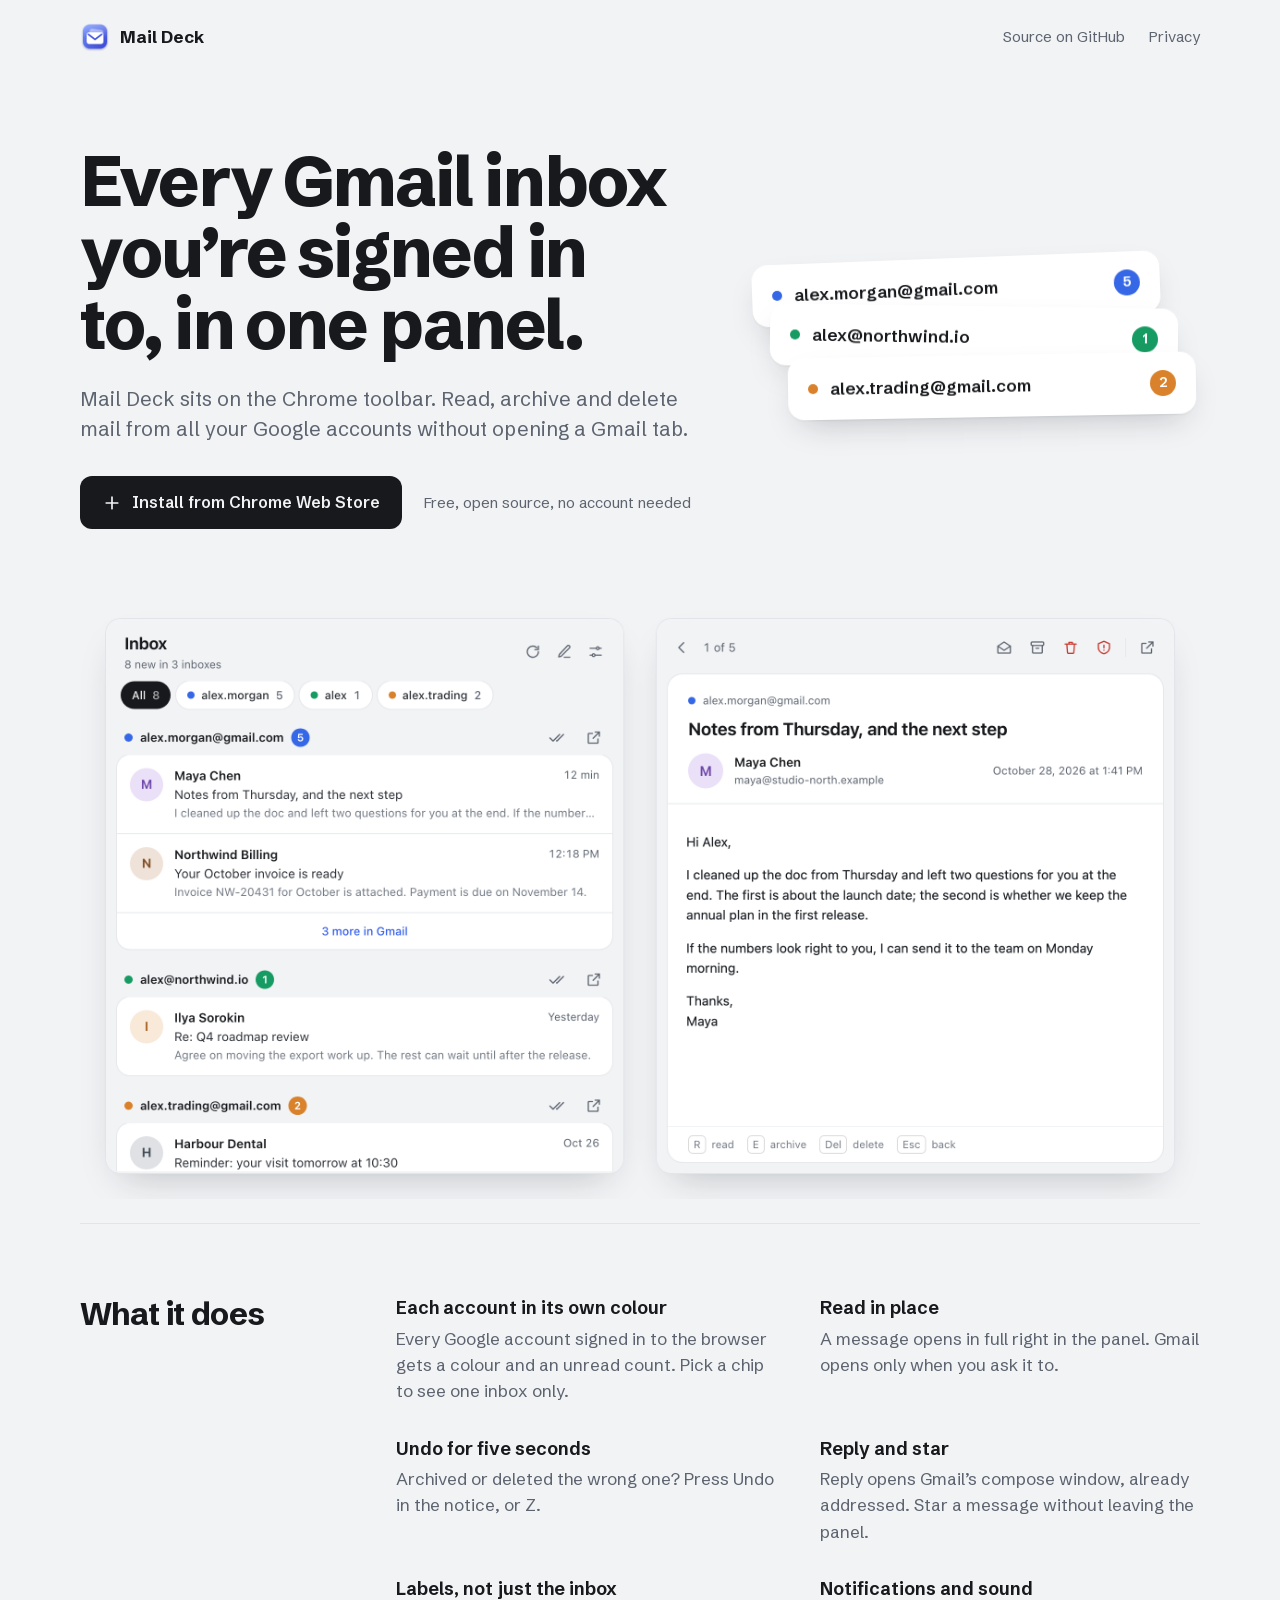
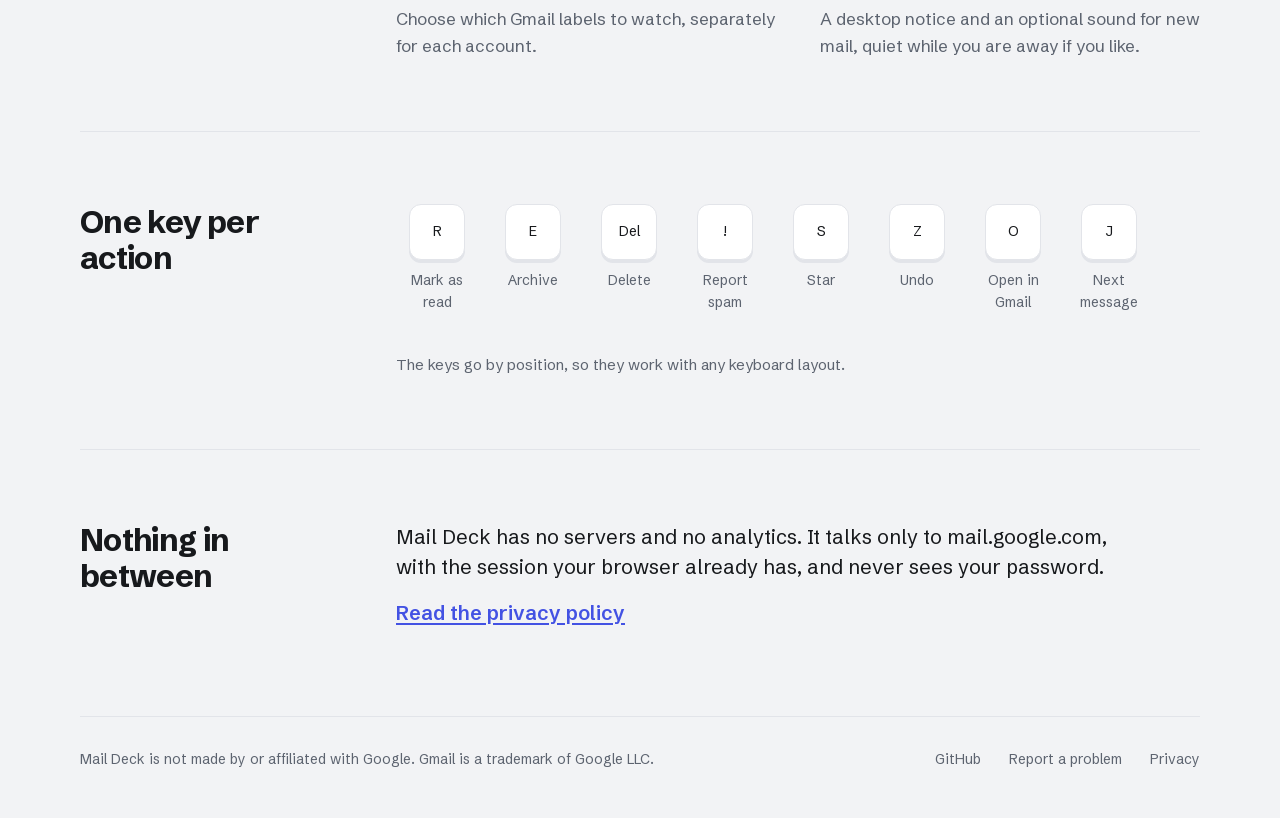
==== docs/index.html @ cd7838f1 "Add the GitHub Pages landing page and privacy page Co-Authored-By: Claude Opus 5.5 <noreply@anthropi" ====
<!DOCTYPE html>
<html lang="en">
<head>
  <meta charset="utf-8">
  <meta name="viewport" content="width=device-width, initial-scale=1">
  <title>Mail Deck for Gmail</title>
  <meta name="description" content="Unread mail from every Gmail account you are signed in to, in one Chrome toolbar panel. Read, archive or delete it without opening Gmail.">
  <meta property="og:title" content="Mail Deck for Gmail">
  <meta property="og:description" content="Every Gmail inbox you're signed in to, in one panel.">
  <meta property="og:image" content="https://eabychkov.github.io/mail-deck/images/hero-light.png">
  <meta property="og:url" content="https://eabychkov.github.io/mail-deck/">
  <meta name="twitter:card" content="summary_large_image">
  <link rel="icon" type="image/png" href="favicon.png">
  <link rel="preload" href="fonts/schibsted-grotesk.woff2" as="font" type="font/woff2" crossorigin>
  <link rel="stylesheet" href="style.css">
</head>
<body>
  <header class="top wrap">
    <a class="brand" href="./"><img src="icon.png" alt="">Mail Deck</a>
    <a class="gh" href="https://github.com/EAbychkov/mail-deck">Source on GitHub</a>
    <a href="#privacy">Privacy</a>
  </header>

  <main>
    <section class="hero wrap">
      <div>
        <h1>Every Gmail inbox you’re signed in to, in one panel.</h1>
        <p class="lede">Mail Deck sits on the Chrome toolbar. Read, archive and delete mail from all your Google accounts without opening a Gmail tab.</p>
        <div class="cta">
          <a class="install" href="https://chromewebstore.google.com/detail/mail-deck-for-gmail/hjlkjemogfgkpbbnogihekjcdmafecff">
            <svg viewBox="0 0 24 24" fill="none" stroke="currentColor" stroke-width="2" stroke-linecap="round" aria-hidden="true"><path d="M12 5v14M5 12h14"/></svg>
            Install from Chrome Web Store
          </a>
          <span class="note">Free, open source, no account needed</span>
        </div>
      </div>
      <div class="deck" aria-hidden="true">
        <div class="acc" style="--c: var(--blue)"><span class="dot"></span><span class="addr">alex.morgan@gmail.com</span><span class="n">5</span></div>
        <div class="acc" style="--c: var(--green)"><span class="dot"></span><span class="addr">alex@northwind.io</span><span class="n">1</span></div>
        <div class="acc" style="--c: var(--orange)"><span class="dot"></span><span class="addr">alex.trading@gmail.com</span><span class="n">2</span></div>
      </div>
    </section>

    <figure class="shot wrap">
      <picture>
        <source media="(max-width: 600px) and (prefers-color-scheme: dark)" srcset="images/inbox-dark.png" width="1232" height="1312">
        <source media="(max-width: 600px)" srcset="images/inbox-light.png" width="1232" height="1312">
        <source media="(prefers-color-scheme: dark)" srcset="images/hero-dark.png">
        <img src="images/hero-light.png" width="2424" height="1312" alt="The Mail Deck panel: unread mail from three accounts, and an open message">
      </picture>
    </figure>

    <section class="block wrap">
      <h2>What it does</h2>
      <ul class="features">
        <li>
          <h3>Each account in its own colour</h3>
          <p>Every Google account signed in to the browser gets a colour and an unread count. Pick a chip to see one inbox only.</p>
        </li>
        <li>
          <h3>Read in place</h3>
          <p>A message opens in full right in the panel. Gmail opens only when you ask it to.</p>
        </li>
        <li>
          <h3>Undo for five seconds</h3>
          <p>Archived or deleted the wrong one? Press Undo in the notice, or Z.</p>
        </li>
        <li>
          <h3>Reply and star</h3>
          <p>Reply opens Gmail’s compose window, already addressed. Star a message without leaving the panel.</p>
        </li>
        <li>
          <h3>Labels, not just the inbox</h3>
          <p>Choose which Gmail labels to watch, separately for each account.</p>
        </li>
        <li>
          <h3>Notifications and sound</h3>
          <p>A desktop notice and an optional sound for new mail, quiet while you are away if you like.</p>
        </li>
      </ul>
    </section>

    <section class="block wrap">
      <h2>One key per action</h2>
      <ul class="keys">
        <li><kbd>R</kbd>Mark as read</li>
        <li><kbd>E</kbd>Archive</li>
        <li><kbd>Del</kbd>Delete</li>
        <li><kbd>!</kbd>Report spam</li>
        <li><kbd>S</kbd>Star</li>
        <li><kbd>Z</kbd>Undo</li>
        <li><kbd>O</kbd>Open in Gmail</li>
        <li><kbd>J</kbd>Next message</li>
      </ul>
      <p class="after">The keys go by position, so they work with any keyboard layout.</p>
    </section>

    <section class="block quiet wrap" id="privacy">
      <h2>Nothing in between</h2>
      <div>
        <p>Mail Deck has no servers and no analytics. It talks only to mail.google.com, with the session your browser already has, and never sees your password.</p>
        <p><a href="privacy.html">Read the privacy policy</a></p>
      </div>
    </section>
  </main>

  <footer class="foot wrap">
    <p>Mail Deck is not made by or affiliated with Google. Gmail is a trademark of Google LLC.</p>
    <a href="https://github.com/EAbychkov/mail-deck">GitHub</a>
    <a href="https://github.com/EAbychkov/mail-deck/issues">Report a problem</a>
    <a href="privacy.html">Privacy</a>
  </footer>
</body>
</html>
---- docs/style.css ----
@font-face {
  font-family: 'Schibsted Grotesk';
  font-style: normal;
  font-weight: 400 800;
  font-display: swap;
  src: url(fonts/schibsted-grotesk.woff2) format('woff2');
}

/* the panel's own colours, so the page and the product look like one thing */
:root {
  --paper: #f2f3f5;
  --card: #ffffff;
  --ink: #17191c;
  --muted: #5d6470;
  --line: #e2e4e9;
  --accent: #4352e3;
  --focus: #2f5bea;
  --blue: #3567e6;
  --green: #169b62;
  --orange: #d9822b;
  --lift: 0 1px 2px rgba(22, 27, 36, .06), 0 14px 34px -14px rgba(22, 27, 36, .28);
  color-scheme: light;
}
@media (prefers-color-scheme: dark) {
  :root {
    --paper: #0f1012;
    --card: #1a1b1e;
    --ink: #ececef;
    --muted: #9a9ea6;
    --line: #2a2b30;
    --accent: #8a9cff;
    --focus: #8aa6ff;
    --blue: #5b86f2;
    --green: #2fb57a;
    --orange: #e79a4d;
    --lift: 0 1px 2px rgba(0, 0, 0, .4), 0 14px 34px -14px rgba(0, 0, 0, .75);
    color-scheme: dark;
  }
}

* {
  box-sizing: border-box;
}
html {
  -webkit-text-size-adjust: 100%;
}
body {
  margin: 0;
  background: var(--paper);
  color: var(--ink);
  font: 400 17px/1.55 'Schibsted Grotesk', -apple-system, BlinkMacSystemFont, 'Segoe UI', sans-serif;
  -webkit-font-smoothing: antialiased;
}
a {
  color: inherit;
}
a:focus-visible {
  outline: 2px solid var(--focus);
  outline-offset: 3px;
  border-radius: 4px;
}
img {
  display: block;
  max-width: 100%;
  height: auto;
}
.wrap {
  width: min(1120px, 100% - 32px);
  margin-inline: auto;
}

/* top line */
.top {
  display: flex;
  align-items: center;
  gap: 24px;
  padding-block: 22px;
}
.brand {
  display: flex;
  align-items: center;
  gap: 10px;
  margin-right: auto;
  font-weight: 700;
  font-size: 17px;
  text-decoration: none;
}
.brand img {
  width: 30px;
  height: 30px;
}
.top a:not(.brand) {
  color: var(--muted);
  font-size: 15px;
  text-decoration: none;
}
.top a:not(.brand):hover {
  color: var(--ink);
}

/* buttons */
.install {
  display: inline-flex;
  align-items: center;
  gap: 10px;
  padding: 14px 22px;
  border-radius: 12px;
  background: var(--ink);
  color: var(--paper);
  font-weight: 600;
  font-size: 16px;
  text-decoration: none;
  transition: transform .15s;
}
.install:hover {
  transform: translateY(-1px);
}
.install svg {
  width: 20px;
  height: 20px;
}

/* first screen */
.hero {
  display: grid;
  grid-template-columns: minmax(0, 1.15fr) minmax(0, .85fr);
  align-items: center;
  gap: 56px;
  padding-block: 72px 64px;
}
h1 {
  margin: 0;
  font-size: clamp(40px, 6.2vw, 70px);
  font-weight: 750;
  line-height: 1.02;
  letter-spacing: -.03em;
  text-wrap: balance;
}
.lede {
  max-width: 34em;
  margin: 24px 0 32px;
  color: var(--muted);
  font-size: 20px;
  line-height: 1.5;
}
.cta {
  display: flex;
  flex-wrap: wrap;
  align-items: center;
  gap: 14px 22px;
}
.cta .note {
  color: var(--muted);
  font-size: 15px;
}

/* the deck: one line per signed-in account, dealt on top of each other */
.deck {
  position: relative;
  display: grid;
  gap: 0;
  padding: 8px 40px 8px 4px;
}
.acc {
  display: flex;
  align-items: center;
  gap: 12px;
  padding: 18px 20px;
  border-radius: 16px;
  background: var(--card);
  box-shadow: var(--lift);
  font-size: 17px;
  font-weight: 600;
  white-space: nowrap;
  animation: deal .55s cubic-bezier(.2, .8, .2, 1) both;
}
.acc + .acc {
  margin-top: -14px;
}
.acc:nth-child(1) {
  transform: translateX(0) rotate(-2.2deg);
  animation-delay: .05s;
}
.acc:nth-child(2) {
  transform: translateX(18px) rotate(.8deg);
  animation-delay: .17s;
}
.acc:nth-child(3) {
  transform: translateX(36px) rotate(-1deg);
  animation-delay: .29s;
}
.acc .dot {
  flex: none;
  width: 10px;
  height: 10px;
  border-radius: 50%;
  background: var(--c);
}
.acc .addr {
  min-width: 0;
  overflow: hidden;
  text-overflow: ellipsis;
}
.acc .n {
  flex: none;
  display: grid;
  place-items: center;
  min-width: 26px;
  height: 26px;
  margin-left: auto;
  padding: 0 7px;
  border-radius: 13px;
  background: var(--c);
  color: #fff;
  font-size: 14px;
  font-weight: 650;
}
@keyframes deal {
  from {
    opacity: 0;
    translate: 0 -40px;
  }
}

/* screenshot */
.shot {
  margin-block: 0;
  padding-bottom: 24px;
}
.shot img {
  width: 100%;
  border-radius: 18px;
}

/* sections */
.block {
  display: grid;
  grid-template-columns: 260px minmax(0, 1fr);
  gap: 40px 56px;
  padding-block: 72px;
  border-top: 1px solid var(--line);
}
h2 {
  margin: 0;
  font-size: 32px;
  font-weight: 700;
  line-height: 1.12;
  letter-spacing: -.02em;
}
.features {
  display: grid;
  grid-template-columns: 1fr 1fr;
  gap: 32px 44px;
  min-width: 0;
  margin: 0;
  padding: 0;
  list-style: none;
}
.features h3 {
  margin: 0 0 6px;
  font-size: 18px;
  font-weight: 650;
  line-height: 1.3;
}
.features p {
  margin: 0;
  color: var(--muted);
}

/* keys */
.keys {
  display: flex;
  flex-wrap: wrap;
  gap: 22px 14px;
  margin: 0;
  padding: 0;
  list-style: none;
}
.keys li {
  display: grid;
  grid-template-rows: auto 1fr;
  justify-items: center;
  gap: 10px;
  width: 82px;
  color: var(--muted);
  font-size: 14px;
  text-align: center;
}
kbd {
  display: grid;
  place-items: center;
  min-width: 56px;
  height: 56px;
  padding: 0 12px;
  border: 1px solid var(--line);
  border-radius: 12px;
  background: var(--card);
  box-shadow: 0 3px 0 var(--line);
  color: var(--ink);
  font: 600 19px/1 inherit;
  font-family: inherit;
}
.after {
  grid-column: 2;
  margin: 0;
  color: var(--muted);
  font-size: 15px;
}

/* privacy */
.quiet p {
  max-width: 36em;
  margin: 0 0 16px;
  font-size: 20px;
  line-height: 1.5;
}
.quiet a {
  color: var(--accent);
  font-weight: 600;
  text-underline-offset: 3px;
}

/* foot */
.foot {
  display: flex;
  flex-wrap: wrap;
  gap: 12px 28px;
  padding-block: 32px 48px;
  border-top: 1px solid var(--line);
  color: var(--muted);
  font-size: 14px;
}
.foot p {
  margin: 0 auto 0 0;
}
.foot a {
  text-decoration: none;
}
.foot a:hover {
  color: var(--ink);
}

/* the privacy page */
.doc {
  max-width: 680px;
  padding-block: 48px 72px;
}
.doc h1 {
  font-size: clamp(34px, 5vw, 48px);
}
.doc .date {
  margin: 12px 0 36px;
  color: var(--muted);
}
.doc h2 {
  margin: 40px 0 12px;
  font-size: 24px;
}
.doc p,
.doc li {
  color: var(--ink);
}
.doc li + li {
  margin-top: 10px;
}
.doc code {
  padding: 1px 5px;
  border-radius: 5px;
  background: var(--card);
  font-size: .9em;
}

@media (max-width: 900px) {
  .hero {
    grid-template-columns: minmax(0, 1fr);
    gap: 48px;
    padding-block: 40px;
  }
  .deck {
    max-width: 460px;
  }
  .block {
    grid-template-columns: minmax(0, 1fr);
    gap: 28px;
    padding-block: 56px;
  }
  .after {
    grid-column: 1;
  }
}
@media (max-width: 600px) {
  .top .gh {
    display: none;
  }
  .lede,
  .quiet p {
    font-size: 18px;
  }
  .features {
    grid-template-columns: 1fr;
  }
  .acc {
    font-size: 15px;
    padding: 15px 16px;
  }
  .deck {
    padding-right: 24px;
  }
  .acc:nth-child(2) {
    transform: translateX(12px) rotate(.8deg);
  }
  .acc:nth-child(3) {
    transform: translateX(24px) rotate(-1deg);
  }
  .keys {
    display: grid;
    grid-template-columns: repeat(4, minmax(0, 1fr));
    gap: 20px 8px;
  }
  .keys li {
    width: auto;
  }
}
@media (prefers-reduced-motion: reduce) {
  .acc {
    animation: none;
  }
  .install {
    transition: none;
  }
}
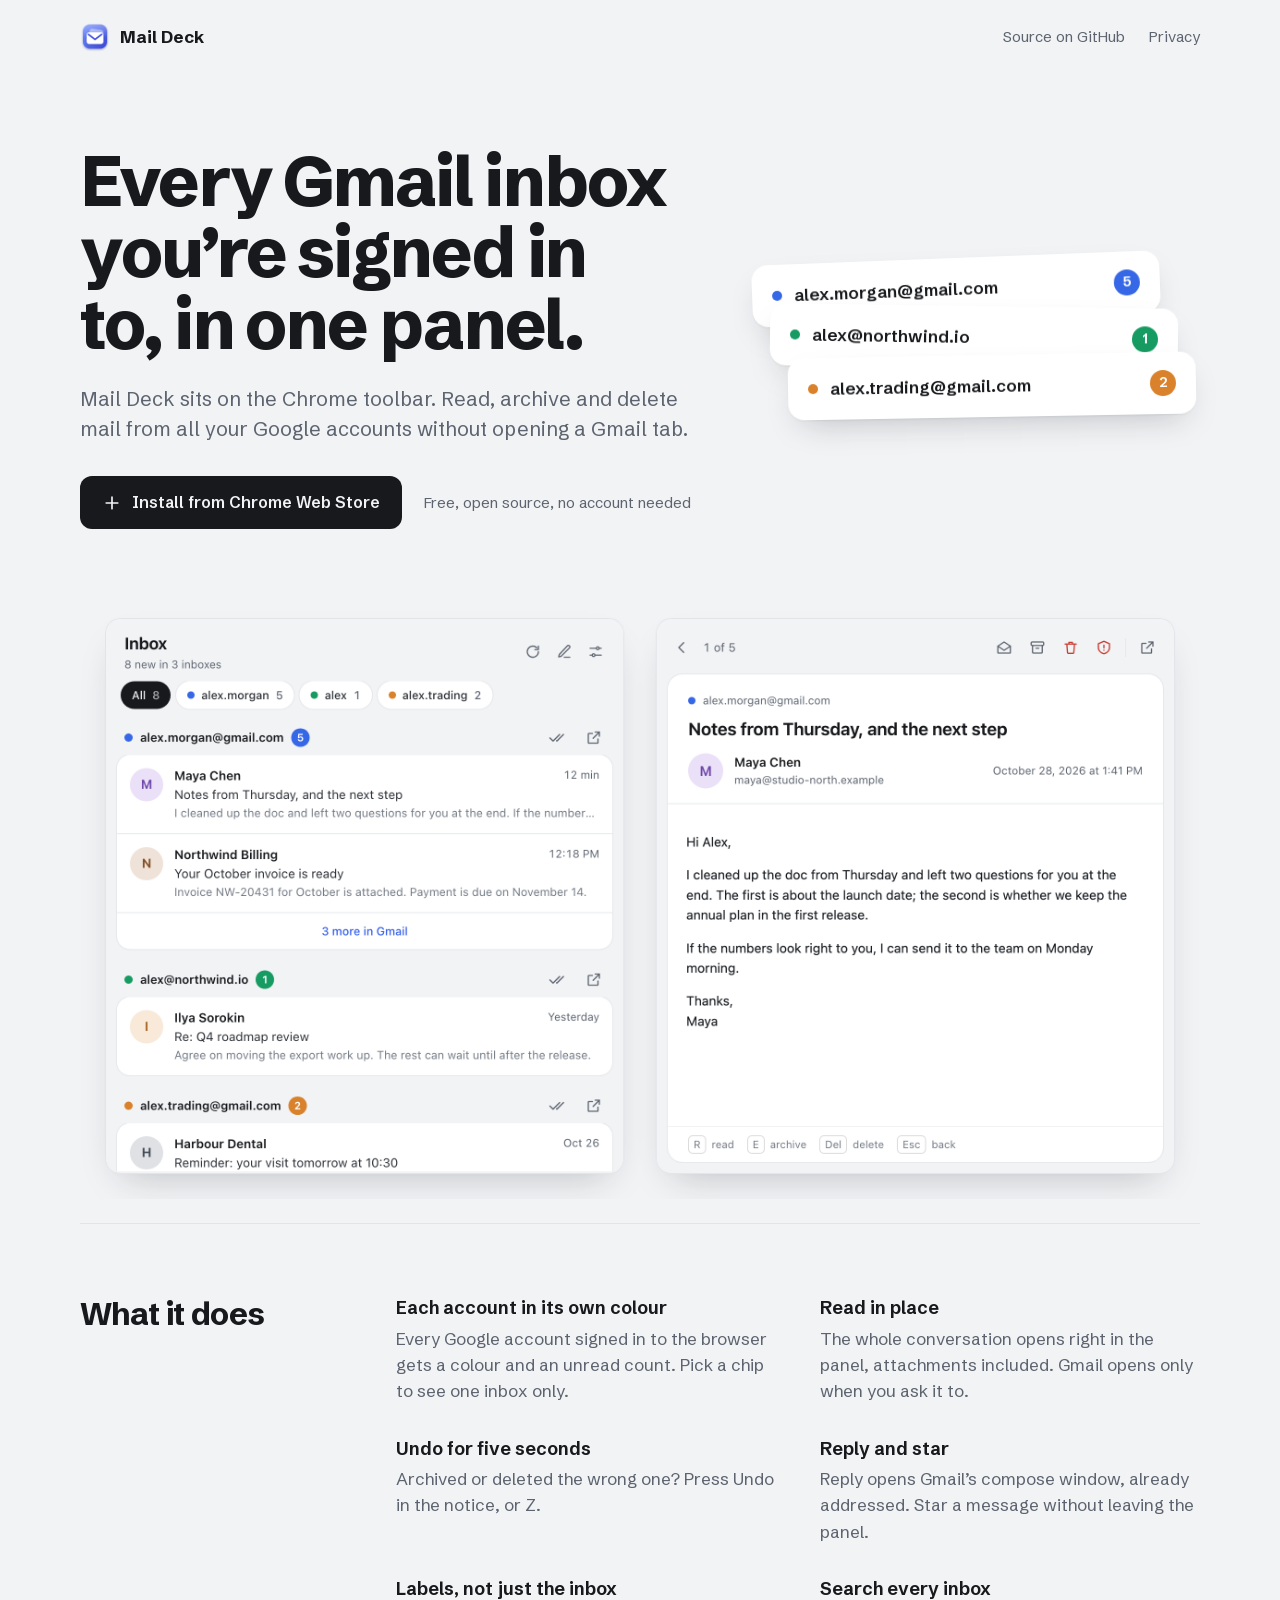
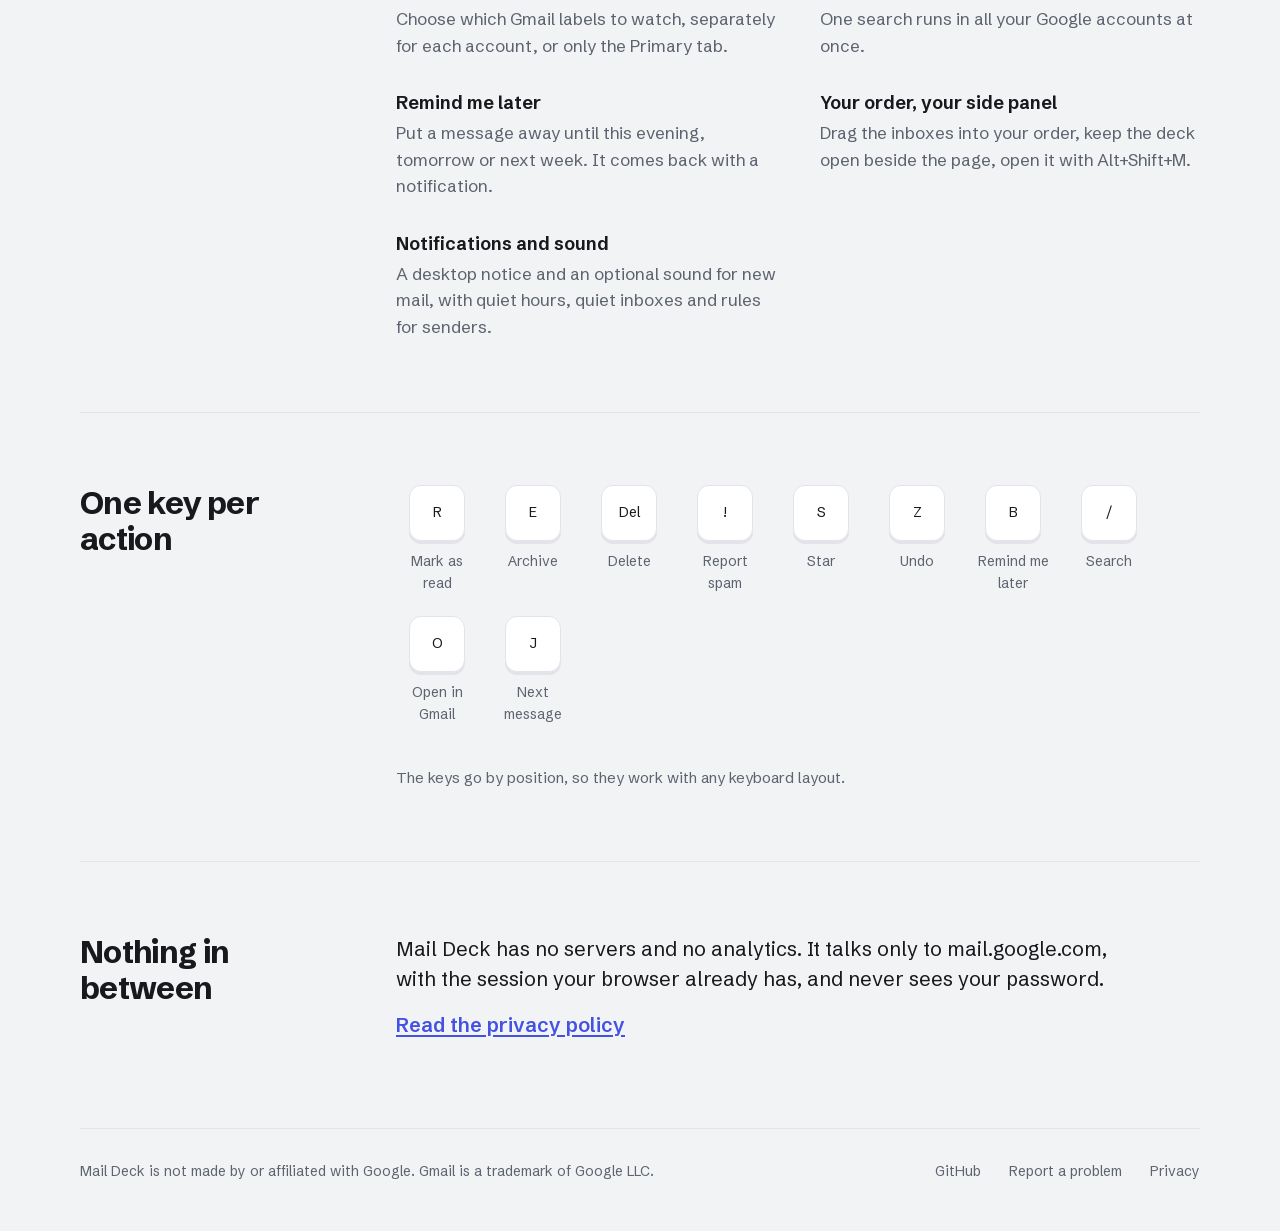
==== commit 19a35777: "Mail Deck 1.2.0: threads, search, reminders, quiet rules, side panel Panel - The whole conversation " ====
--- a/docs/index.html
+++ b/docs/index.html
@@ -59,7 +59,7 @@
         </li>
         <li>
           <h3>Read in place</h3>
-          <p>A message opens in full right in the panel. Gmail opens only when you ask it to.</p>
+          <p>The whole conversation opens right in the panel, attachments included. Gmail opens only when you ask it to.</p>
         </li>
         <li>
           <h3>Undo for five seconds</h3>
@@ -71,11 +71,23 @@
         </li>
         <li>
           <h3>Labels, not just the inbox</h3>
-          <p>Choose which Gmail labels to watch, separately for each account.</p>
+          <p>Choose which Gmail labels to watch, separately for each account, or only the Primary tab.</p>
+        </li>
+        <li>
+          <h3>Search every inbox</h3>
+          <p>One search runs in all your Google accounts at once.</p>
+        </li>
+        <li>
+          <h3>Remind me later</h3>
+          <p>Put a message away until this evening, tomorrow or next week. It comes back with a notification.</p>
+        </li>
+        <li>
+          <h3>Your order, your side panel</h3>
+          <p>Drag the inboxes into your order, keep the deck open beside the page, open it with Alt+Shift+M.</p>
         </li>
         <li>
           <h3>Notifications and sound</h3>
-          <p>A desktop notice and an optional sound for new mail, quiet while you are away if you like.</p>
+          <p>A desktop notice and an optional sound for new mail, with quiet hours, quiet inboxes and rules for senders.</p>
         </li>
       </ul>
     </section>
@@ -89,6 +101,8 @@
         <li><kbd>!</kbd>Report spam</li>
         <li><kbd>S</kbd>Star</li>
         <li><kbd>Z</kbd>Undo</li>
+        <li><kbd>B</kbd>Remind me later</li>
+        <li><kbd>/</kbd>Search</li>
         <li><kbd>O</kbd>Open in Gmail</li>
         <li><kbd>J</kbd>Next message</li>
       </ul>
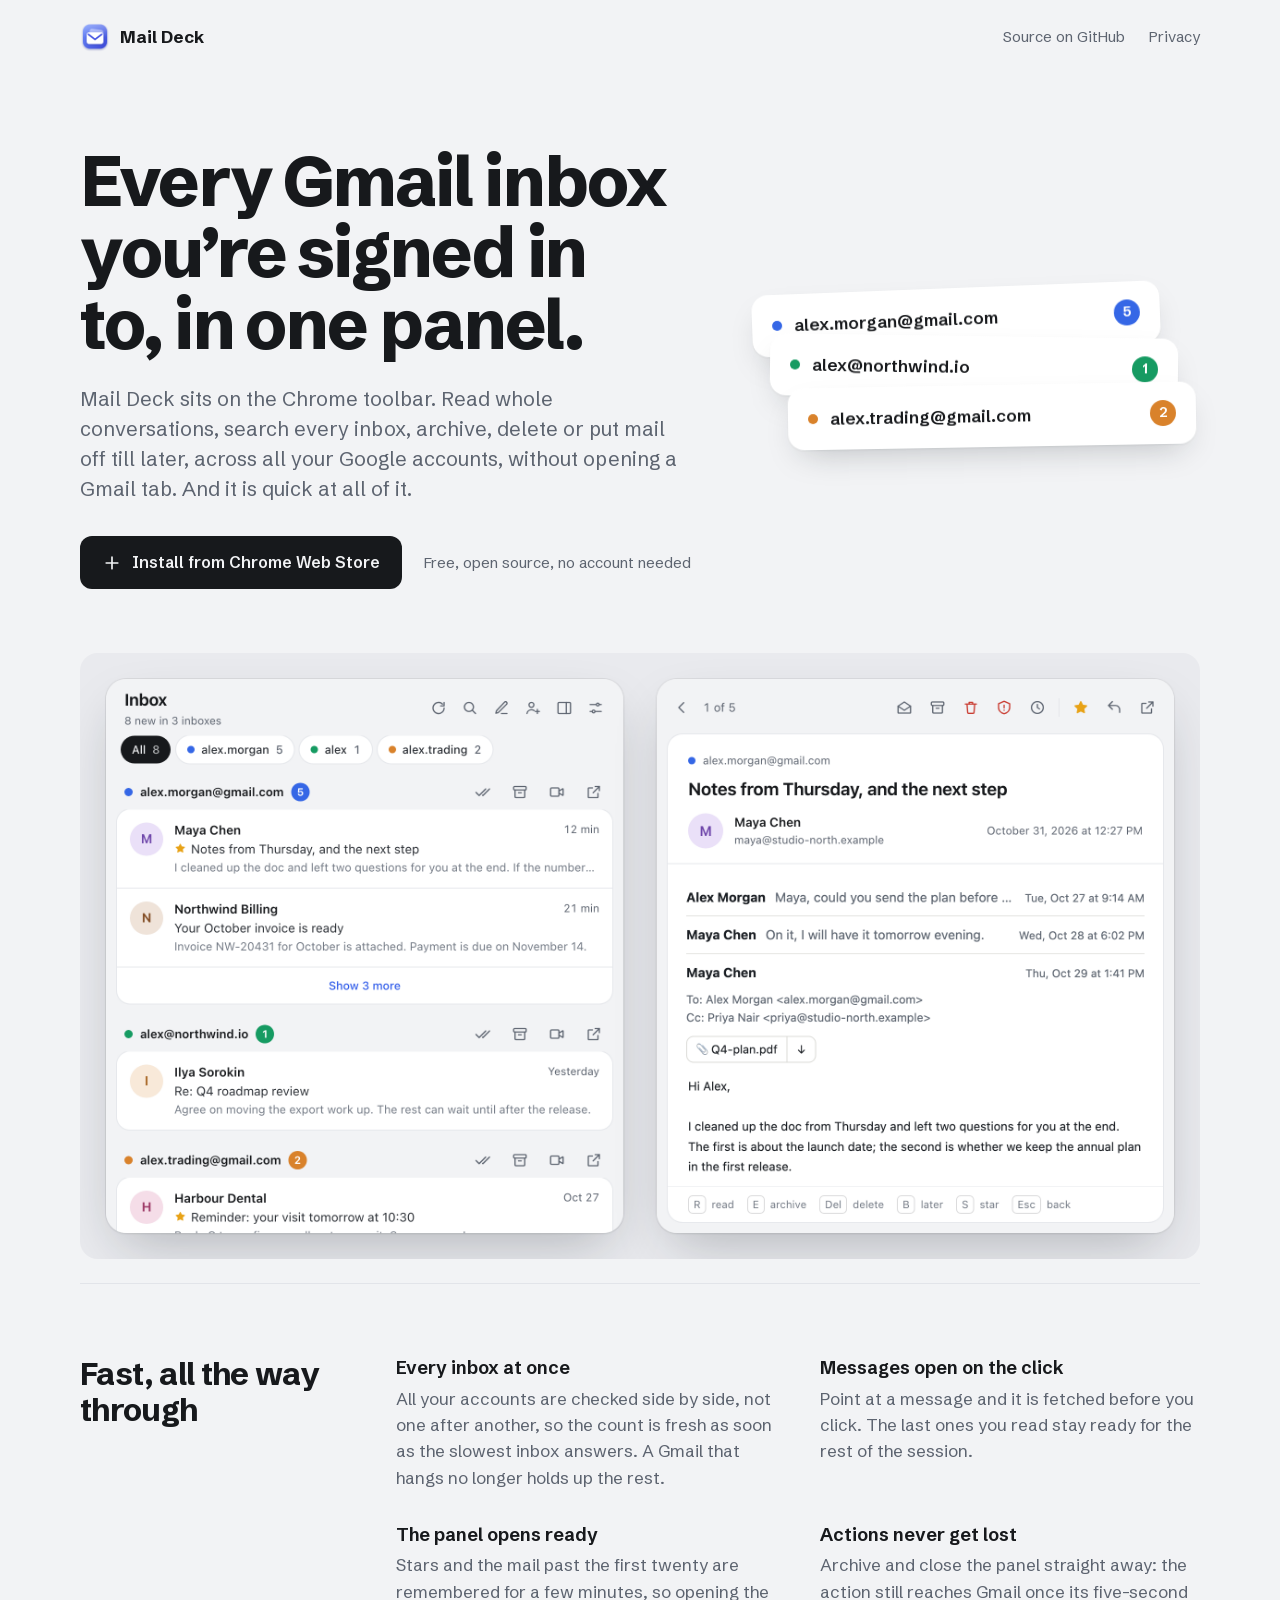
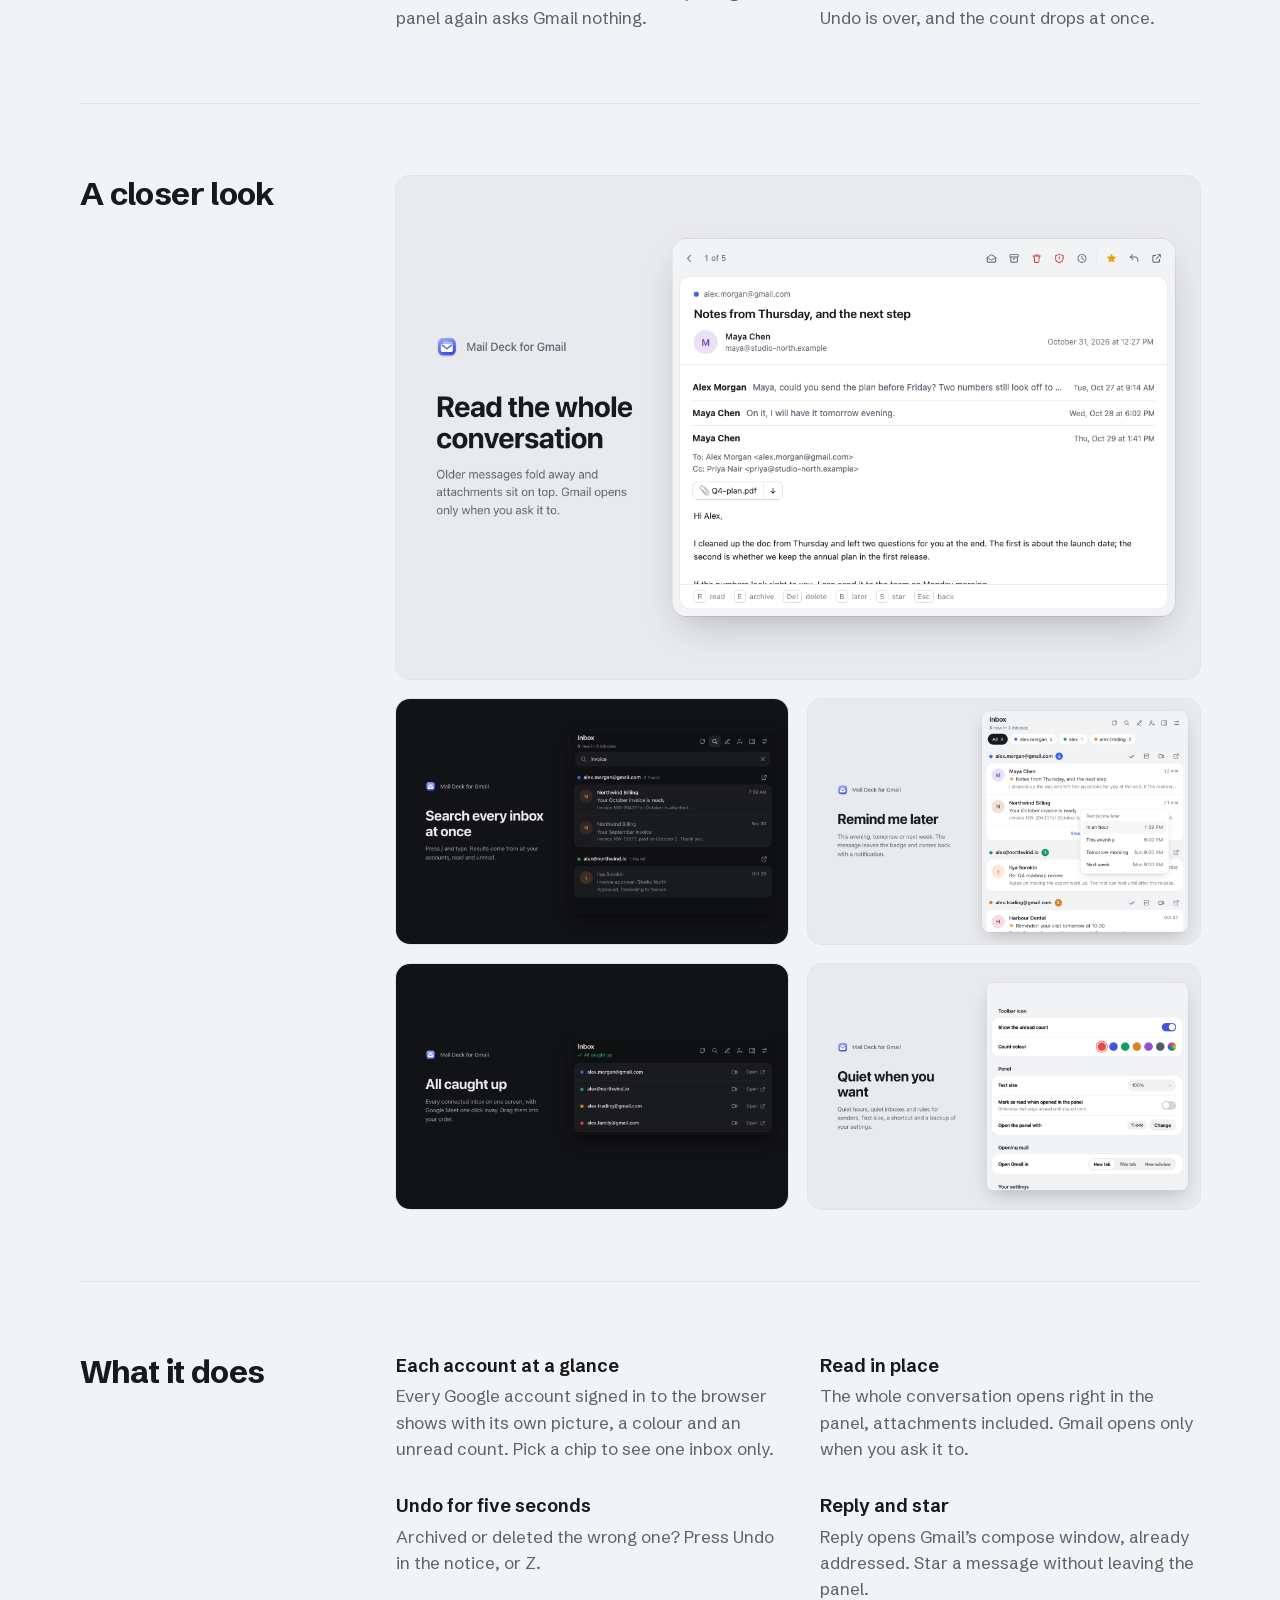
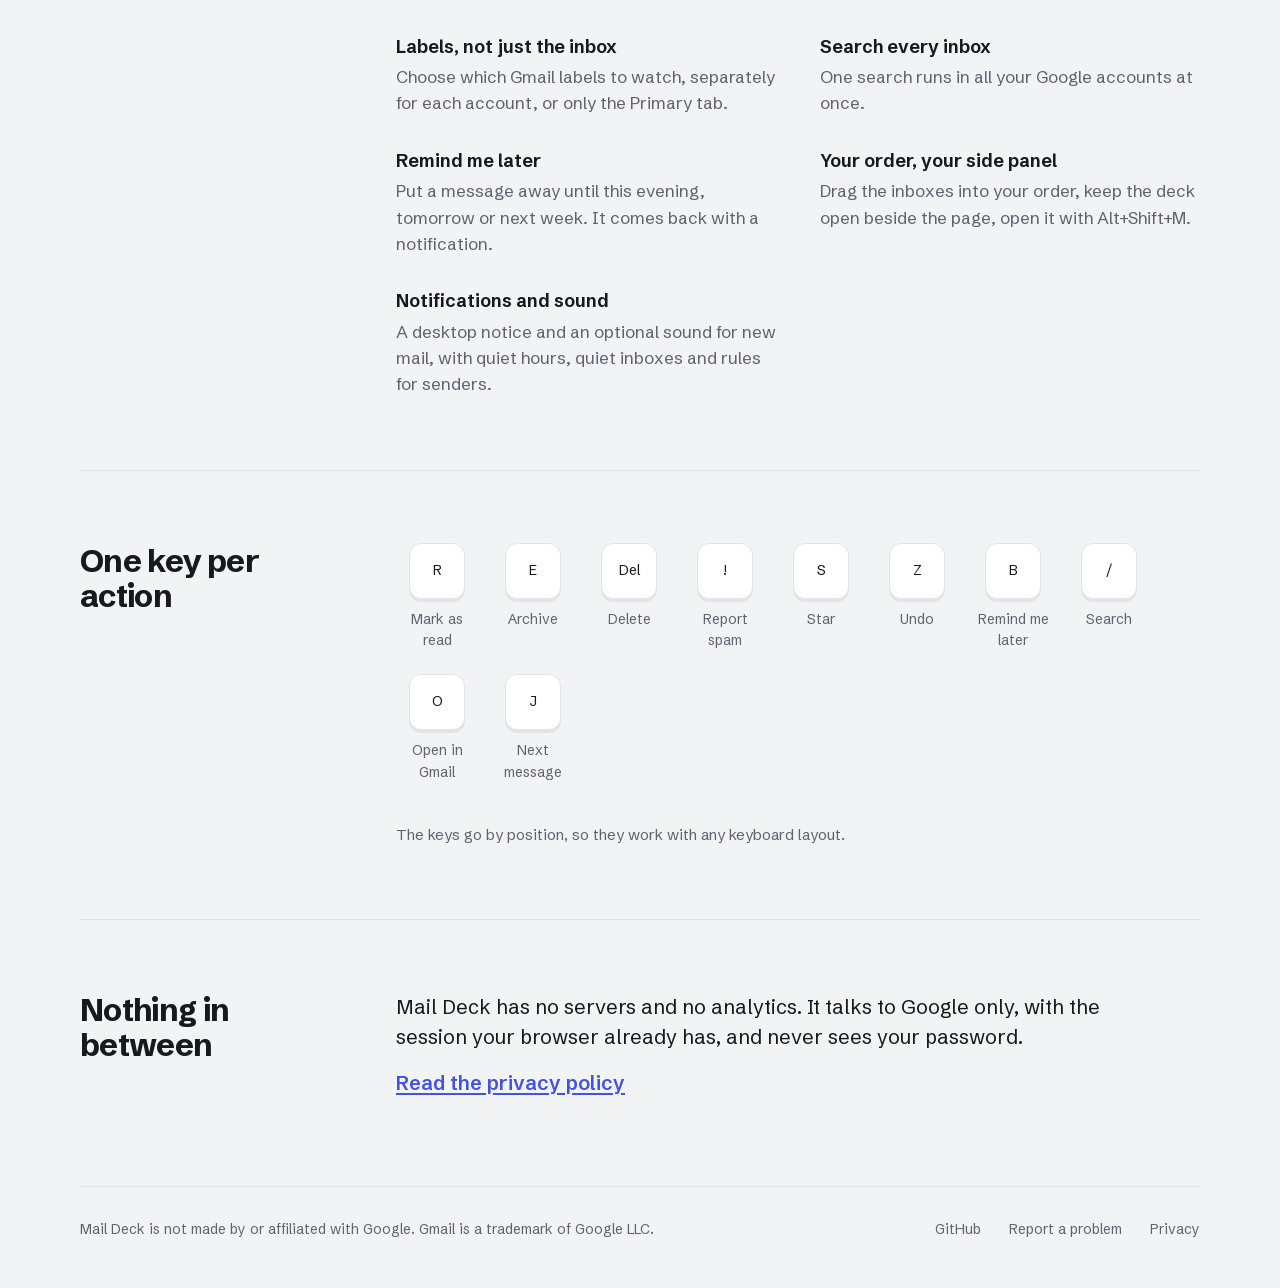
==== commit b3ef1502: "1.2.1: account pictures, diagnostics, settings in 20 languages, RTL, tests and CI Panel - Each mailb" ====
--- a/docs/index.html
+++ b/docs/index.html
@@ -6,7 +6,7 @@
   <title>Mail Deck for Gmail</title>
   <meta name="description" content="Unread mail from every Gmail account you are signed in to, in one Chrome toolbar panel. Read, archive or delete it without opening Gmail.">
   <meta property="og:title" content="Mail Deck for Gmail">
-  <meta property="og:description" content="Every Gmail inbox you're signed in to, in one panel.">
+  <meta property="og:description" content="Every Gmail inbox you're signed in to, in one fast panel: read whole conversations, search every inbox, remind yourself later.">
   <meta property="og:image" content="https://eabychkov.github.io/mail-deck/images/hero-light.png">
   <meta property="og:url" content="https://eabychkov.github.io/mail-deck/">
   <meta name="twitter:card" content="summary_large_image">
@@ -25,7 +25,7 @@
     <section class="hero wrap">
       <div>
         <h1>Every Gmail inbox you’re signed in to, in one panel.</h1>
-        <p class="lede">Mail Deck sits on the Chrome toolbar. Read, archive and delete mail from all your Google accounts without opening a Gmail tab.</p>
+        <p class="lede">Mail Deck sits on the Chrome toolbar. Read whole conversations, search every inbox, archive, delete or put mail off till later, across all your Google accounts, without opening a Gmail tab. And it is quick at all of it.</p>
         <div class="cta">
           <a class="install" href="https://chromewebstore.google.com/detail/mail-deck-for-gmail/hjlkjemogfgkpbbnogihekjcdmafecff">
             <svg viewBox="0 0 24 24" fill="none" stroke="currentColor" stroke-width="2" stroke-linecap="round" aria-hidden="true"><path d="M12 5v14M5 12h14"/></svg>
@@ -51,11 +51,44 @@
     </figure>
 
     <section class="block wrap">
+      <h2>Fast, all the way through</h2>
+      <ul class="features">
+        <li>
+          <h3>Every inbox at once</h3>
+          <p>All your accounts are checked side by side, not one after another, so the count is fresh as soon as the slowest inbox answers. A Gmail that hangs no longer holds up the rest.</p>
+        </li>
+        <li>
+          <h3>Messages open on the click</h3>
+          <p>Point at a message and it is fetched before you click. The last ones you read stay ready for the rest of the session.</p>
+        </li>
+        <li>
+          <h3>The panel opens ready</h3>
+          <p>Stars and the mail past the first twenty are remembered for a few minutes, so opening the panel again asks Gmail nothing.</p>
+        </li>
+        <li>
+          <h3>Actions never get lost</h3>
+          <p>Archive and close the panel straight away: the action still reaches Gmail once its five-second Undo is over, and the count drops at once.</p>
+        </li>
+      </ul>
+    </section>
+
+    <section class="block wrap">
+      <h2>A closer look</h2>
+      <div class="screens">
+        <img src="images/screens/2-read.png" width="1280" height="800" loading="lazy" alt="A conversation open in the panel: older messages folded, an attachment chip">
+        <img src="images/screens/3-search.png" width="1280" height="800" loading="lazy" alt="One search across two inboxes, read and unread results">
+        <img src="images/screens/4-later.png" width="1280" height="800" loading="lazy" alt="The Remind me later menu over a message">
+        <img src="images/screens/5-empty.png" width="1280" height="800" loading="lazy" alt="All caught up: a compact list of every inbox">
+        <img src="images/screens/6-settings.png" width="1280" height="800" loading="lazy" alt="Settings: panel text size, shortcut and backup">
+      </div>
+    </section>
+
+    <section class="block wrap">
       <h2>What it does</h2>
       <ul class="features">
         <li>
-          <h3>Each account in its own colour</h3>
-          <p>Every Google account signed in to the browser gets a colour and an unread count. Pick a chip to see one inbox only.</p>
+          <h3>Each account at a glance</h3>
+          <p>Every Google account signed in to the browser shows with its own picture, a colour and an unread count. Pick a chip to see one inbox only.</p>
         </li>
         <li>
           <h3>Read in place</h3>
@@ -112,7 +145,7 @@
     <section class="block quiet wrap" id="privacy">
       <h2>Nothing in between</h2>
       <div>
-        <p>Mail Deck has no servers and no analytics. It talks only to mail.google.com, with the session your browser already has, and never sees your password.</p>
+        <p>Mail Deck has no servers and no analytics. It talks to Google only, with the session your browser already has, and never sees your password.</p>
         <p><a href="privacy.html">Read the privacy policy</a></p>
       </div>
     </section>
--- a/docs/style.css
+++ b/docs/style.css
@@ -267,6 +267,23 @@
   color: var(--muted);
 }
 
+/* screens: two to a row, the store's pictures */
+.screens {
+  display: grid;
+  grid-template-columns: 1fr 1fr;
+  gap: 20px;
+  min-width: 0;
+}
+.screens img {
+  width: 100%;
+  height: auto;
+  border-radius: 14px;
+  box-shadow: 0 0 0 1px var(--line);
+}
+.screens img:first-child {
+  grid-column: 1 / -1;
+}
+
 /* keys */
 .keys {
   display: flex;
@@ -399,6 +416,9 @@
   .features {
     grid-template-columns: 1fr;
   }
+  .screens {
+    grid-template-columns: 1fr;
+  }
   .acc {
     font-size: 15px;
     padding: 15px 16px;
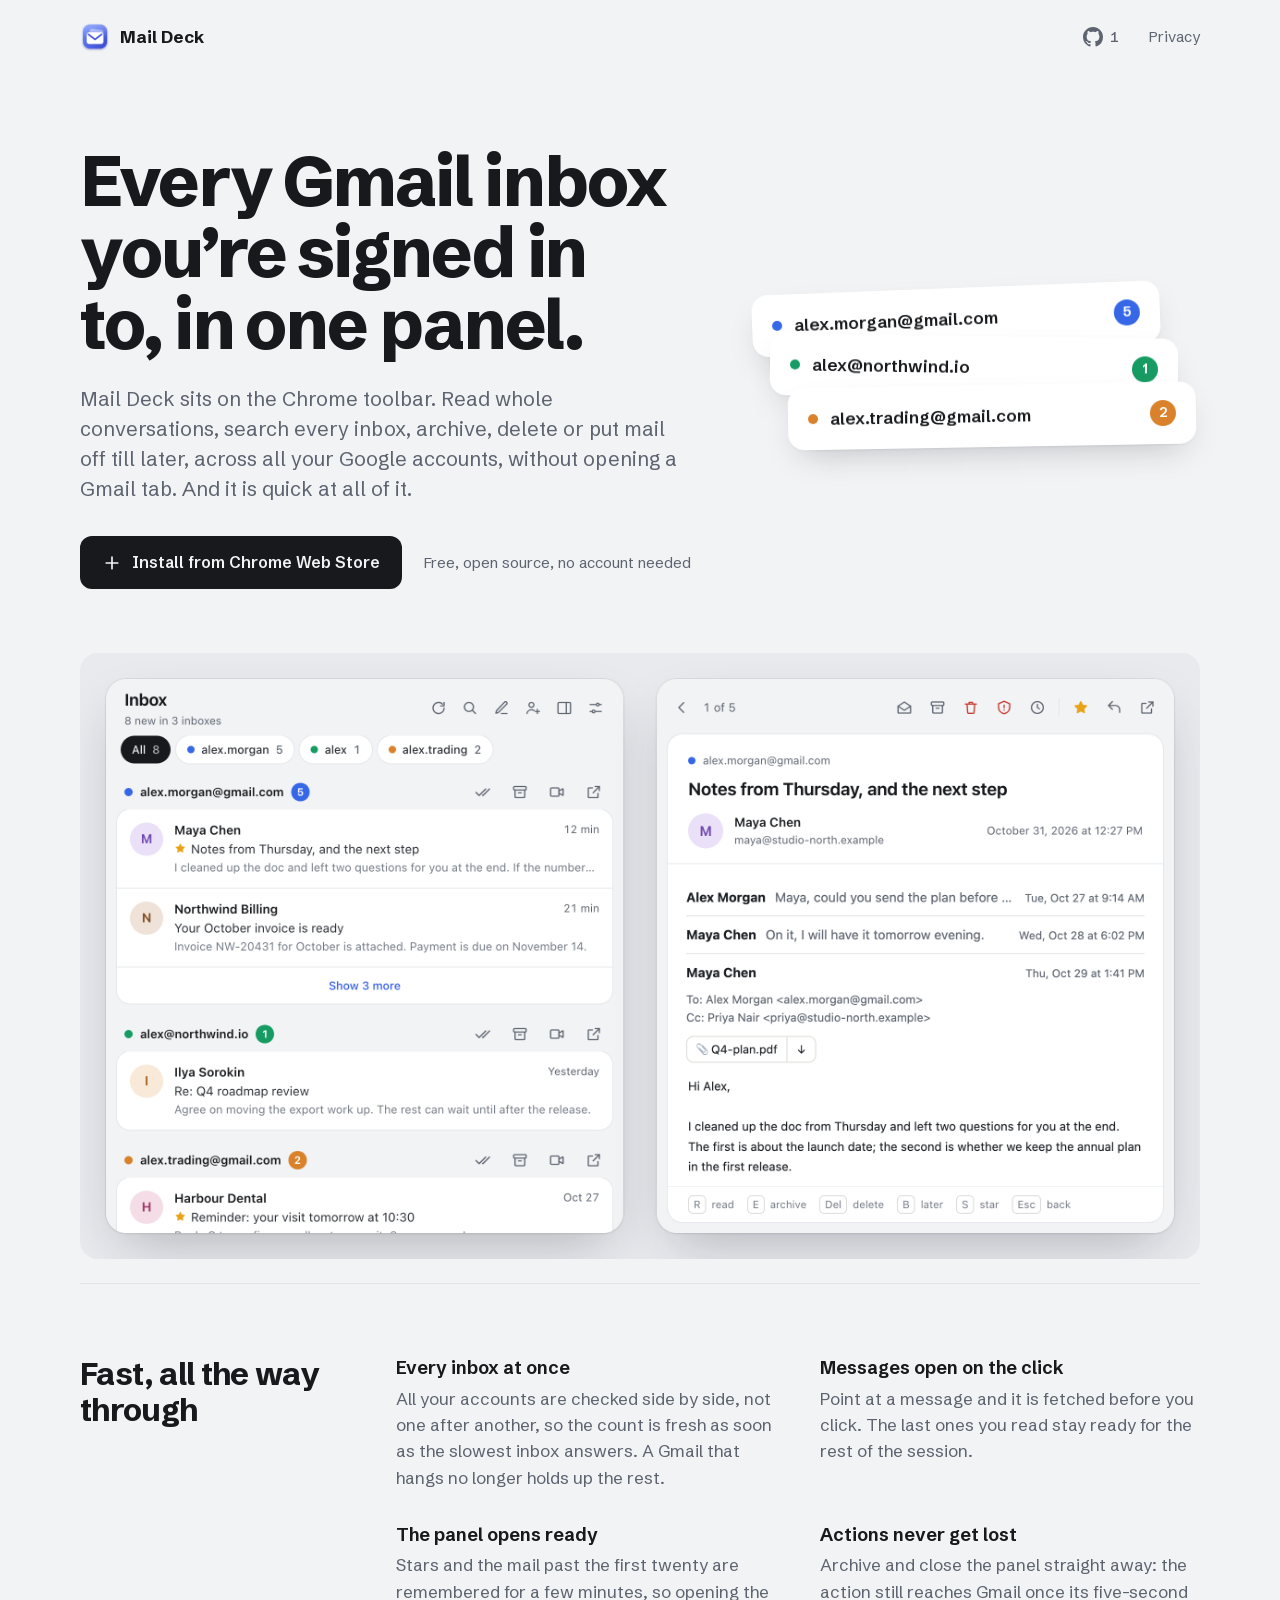
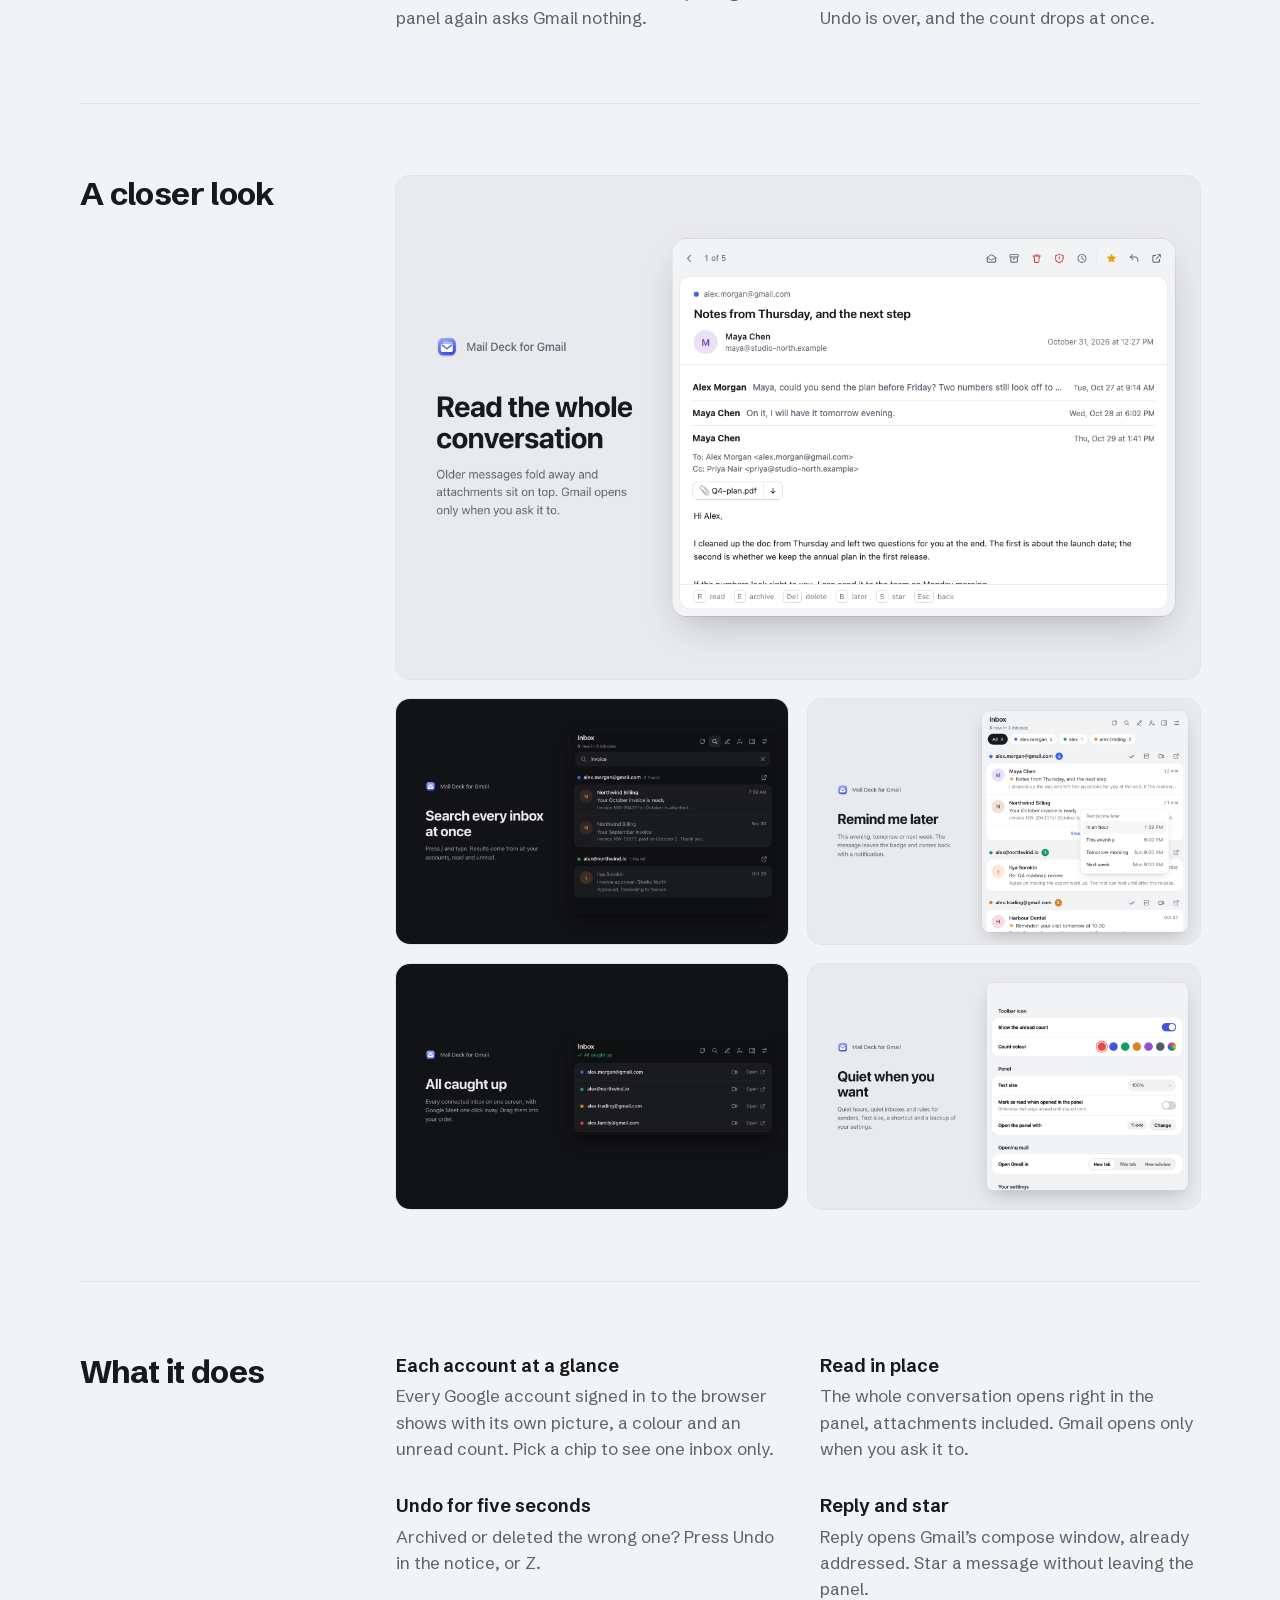
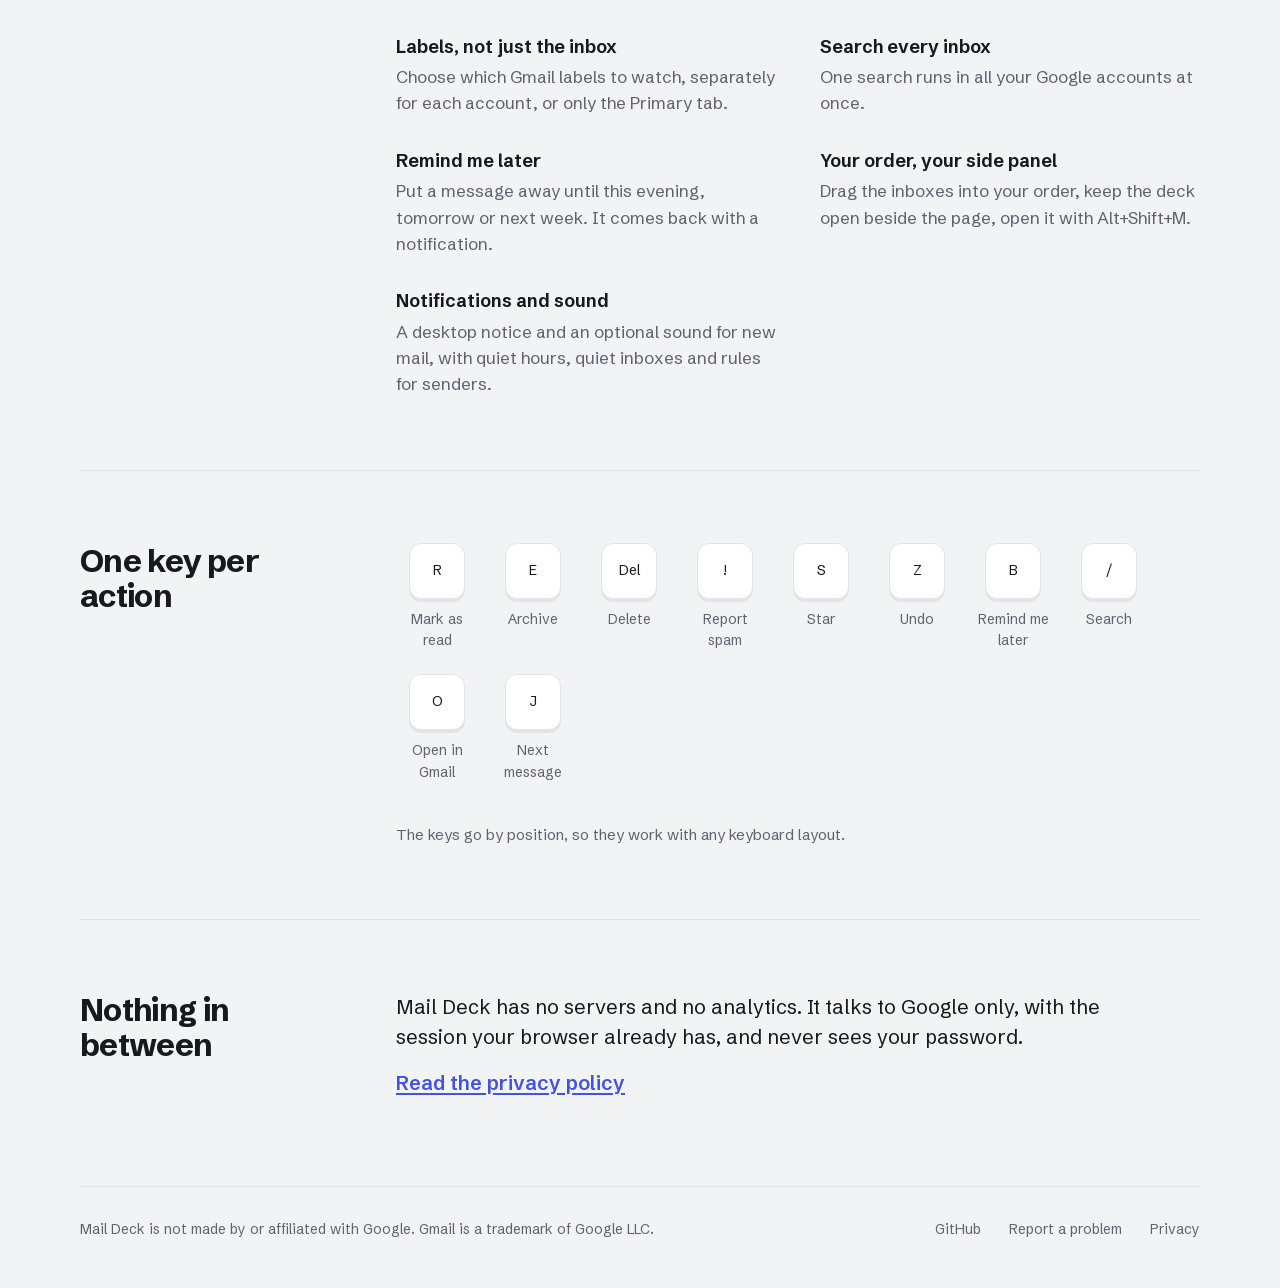
==== commit a69ad0f4: "Landing: GitHub logo with the live star count in the header instead of the text link Co-Authored-By:" ====
--- a/docs/index.html
+++ b/docs/index.html
@@ -13,11 +13,12 @@
   <link rel="icon" type="image/png" href="favicon.png">
   <link rel="preload" href="fonts/schibsted-grotesk.woff2" as="font" type="font/woff2" crossorigin>
   <link rel="stylesheet" href="style.css">
+  <script src="stars.js" defer></script>
 </head>
 <body>
   <header class="top wrap">
     <a class="brand" href="./"><img src="icon.png" alt="">Mail Deck</a>
-    <a class="gh" href="https://github.com/EAbychkov/mail-deck">Source on GitHub</a>
+    <a class="gh" href="https://github.com/EAbychkov/mail-deck" title="Source on GitHub" aria-label="Source on GitHub, stars: 1"><svg viewBox="0 0 16 16" width="20" height="20" aria-hidden="true"><path fill="currentColor" d="M8 0C3.58 0 0 3.58 0 8c0 3.54 2.29 6.53 5.47 7.59.4.07.55-.17.55-.38 0-.19-.01-.82-.01-1.49-2.01.37-2.53-.49-2.69-.94-.09-.23-.48-.94-.82-1.13-.28-.15-.68-.52-.01-.53.63-.01 1.08.58 1.23.82.72 1.21 1.87.87 2.33.66.07-.52.28-.87.51-1.07-1.78-.2-3.64-.89-3.64-3.95 0-.87.31-1.59.82-2.15-.08-.2-.36-1.02.08-2.12 0 0 .67-.21 2.2.82.64-.18 1.32-.27 2-.27.68 0 1.36.09 2 .27 1.53-1.04 2.2-.82 2.2-.82.44 1.1.16 1.92.08 2.12.51.56.82 1.27.82 2.15 0 3.07-1.87 3.75-3.65 3.95.29.25.54.73.54 1.48 0 1.07-.01 1.93-.01 2.2 0 .21.15.46.55.38A8.013 8.013 0 0 0 16 8c0-4.42-3.58-8-8-8z"/></svg><span class="stars">1</span></a>
     <a href="#privacy">Privacy</a>
   </header>
 
--- a/docs/style.css
+++ b/docs/style.css
@@ -97,6 +97,22 @@
 .top a:not(.brand):hover {
   color: var(--ink);
 }
+.top .gh {
+  display: inline-flex;
+  align-items: center;
+  gap: 7px;
+  margin: -6px -4px;
+  padding: 6px 10px;
+  border-radius: 8px;
+  font-weight: 500;
+  font-variant-numeric: tabular-nums;
+}
+.top .gh:hover {
+  background: var(--line);
+}
+.gh svg {
+  flex: none;
+}
 
 /* buttons */
 .install {
@@ -406,9 +422,6 @@
   }
 }
 @media (max-width: 600px) {
-  .top .gh {
-    display: none;
-  }
   .lede,
   .quiet p {
     font-size: 18px;
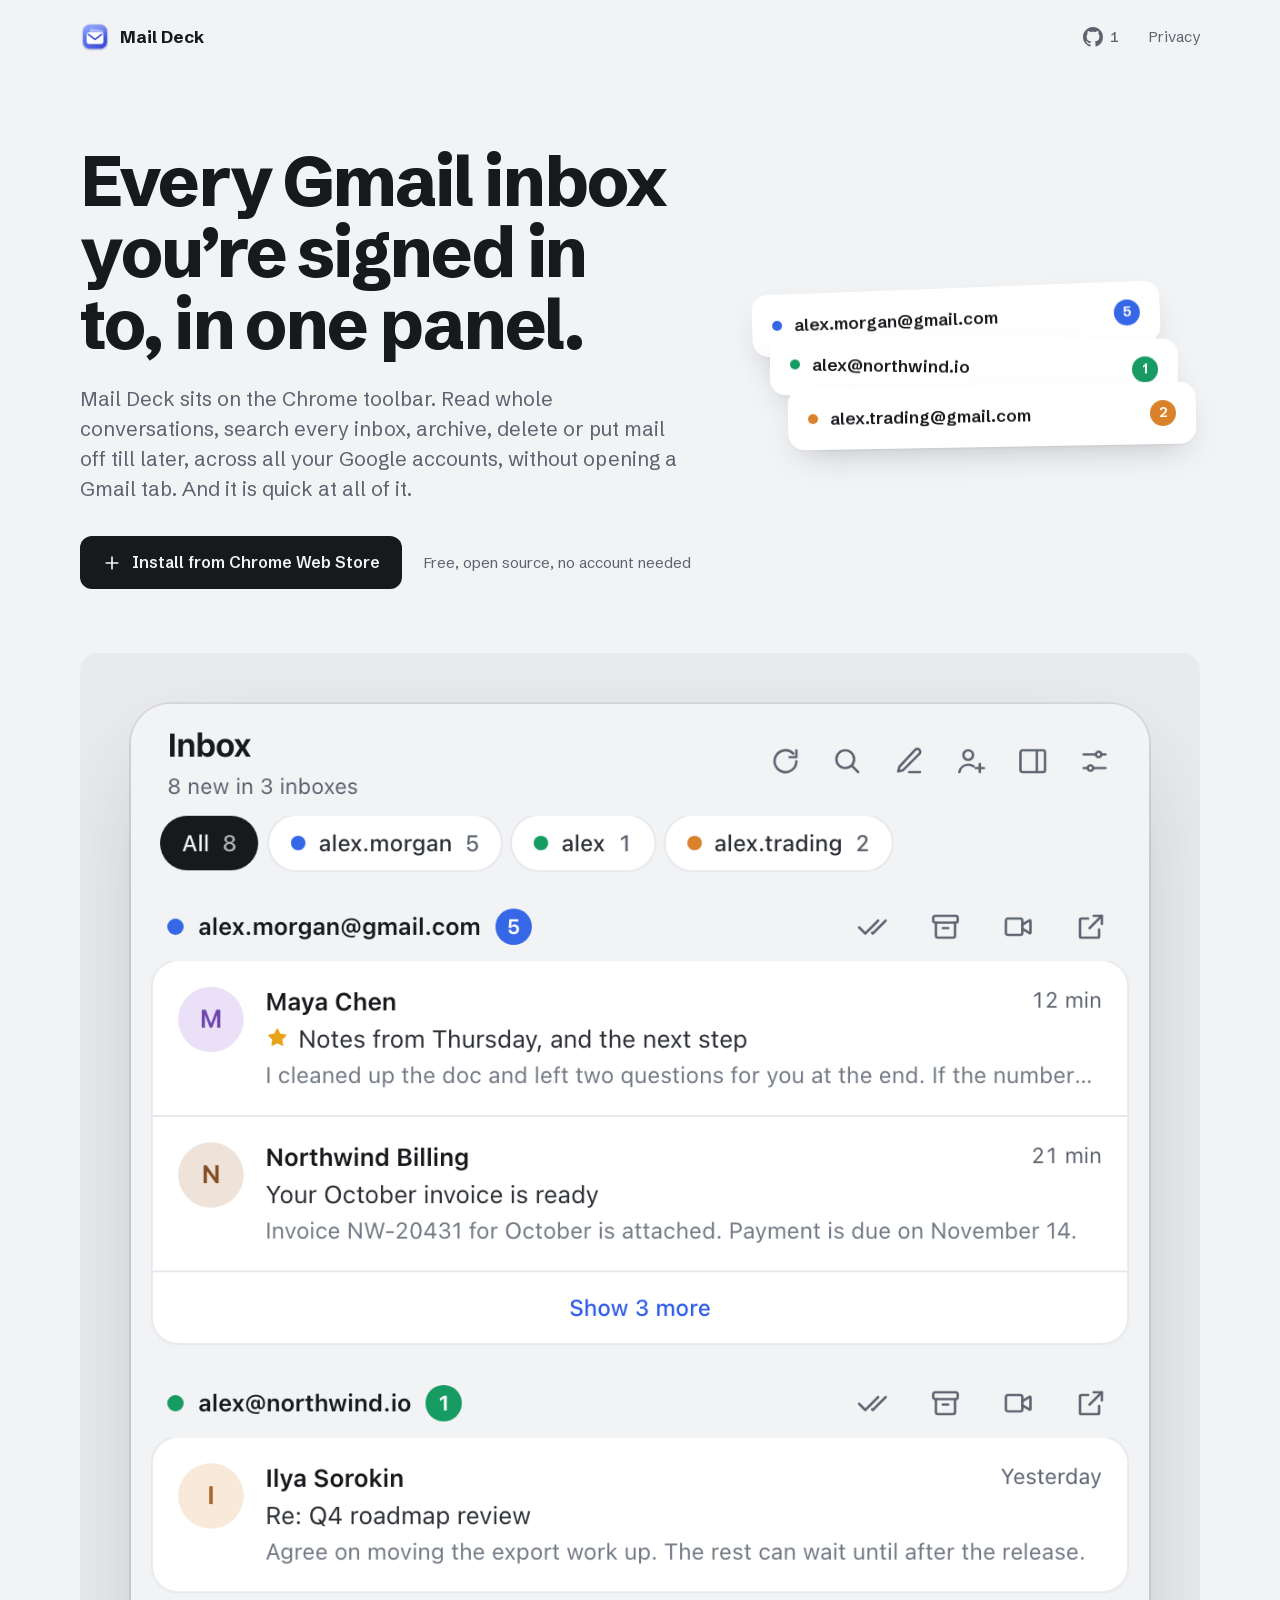
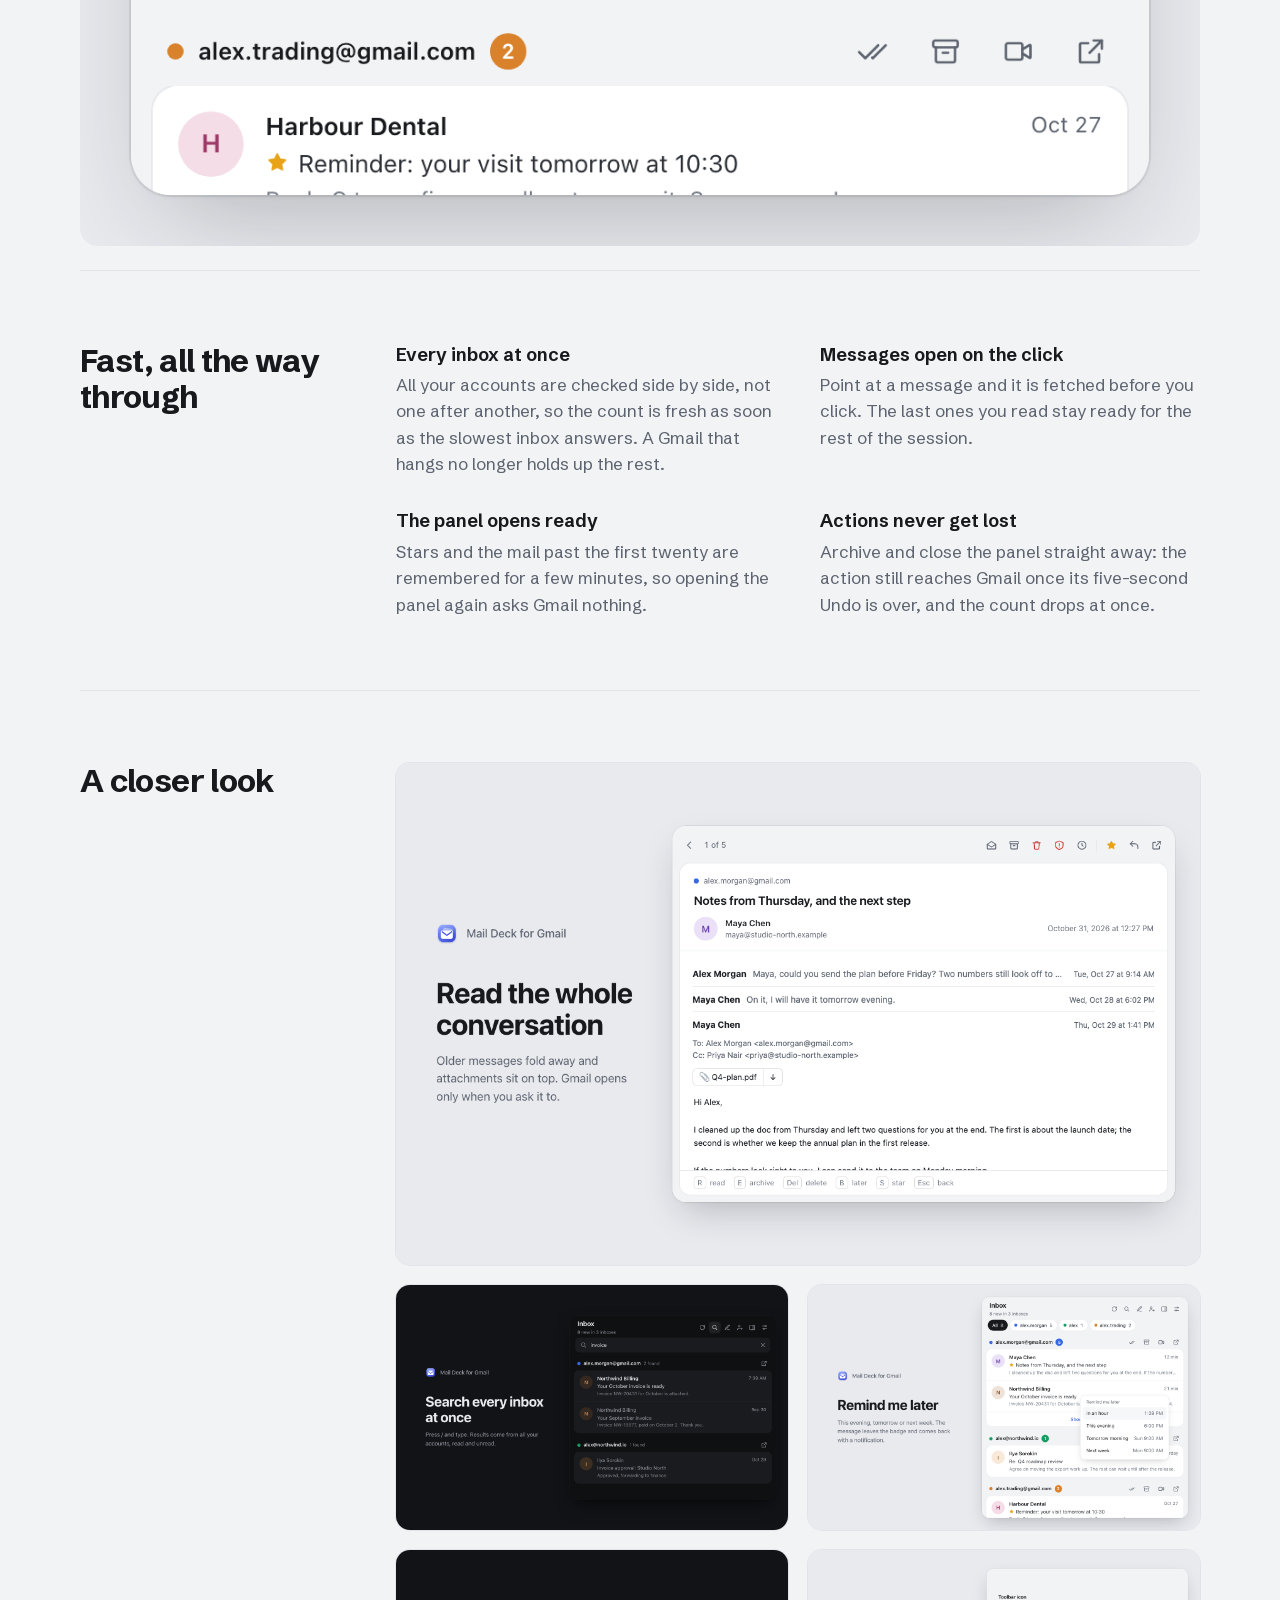
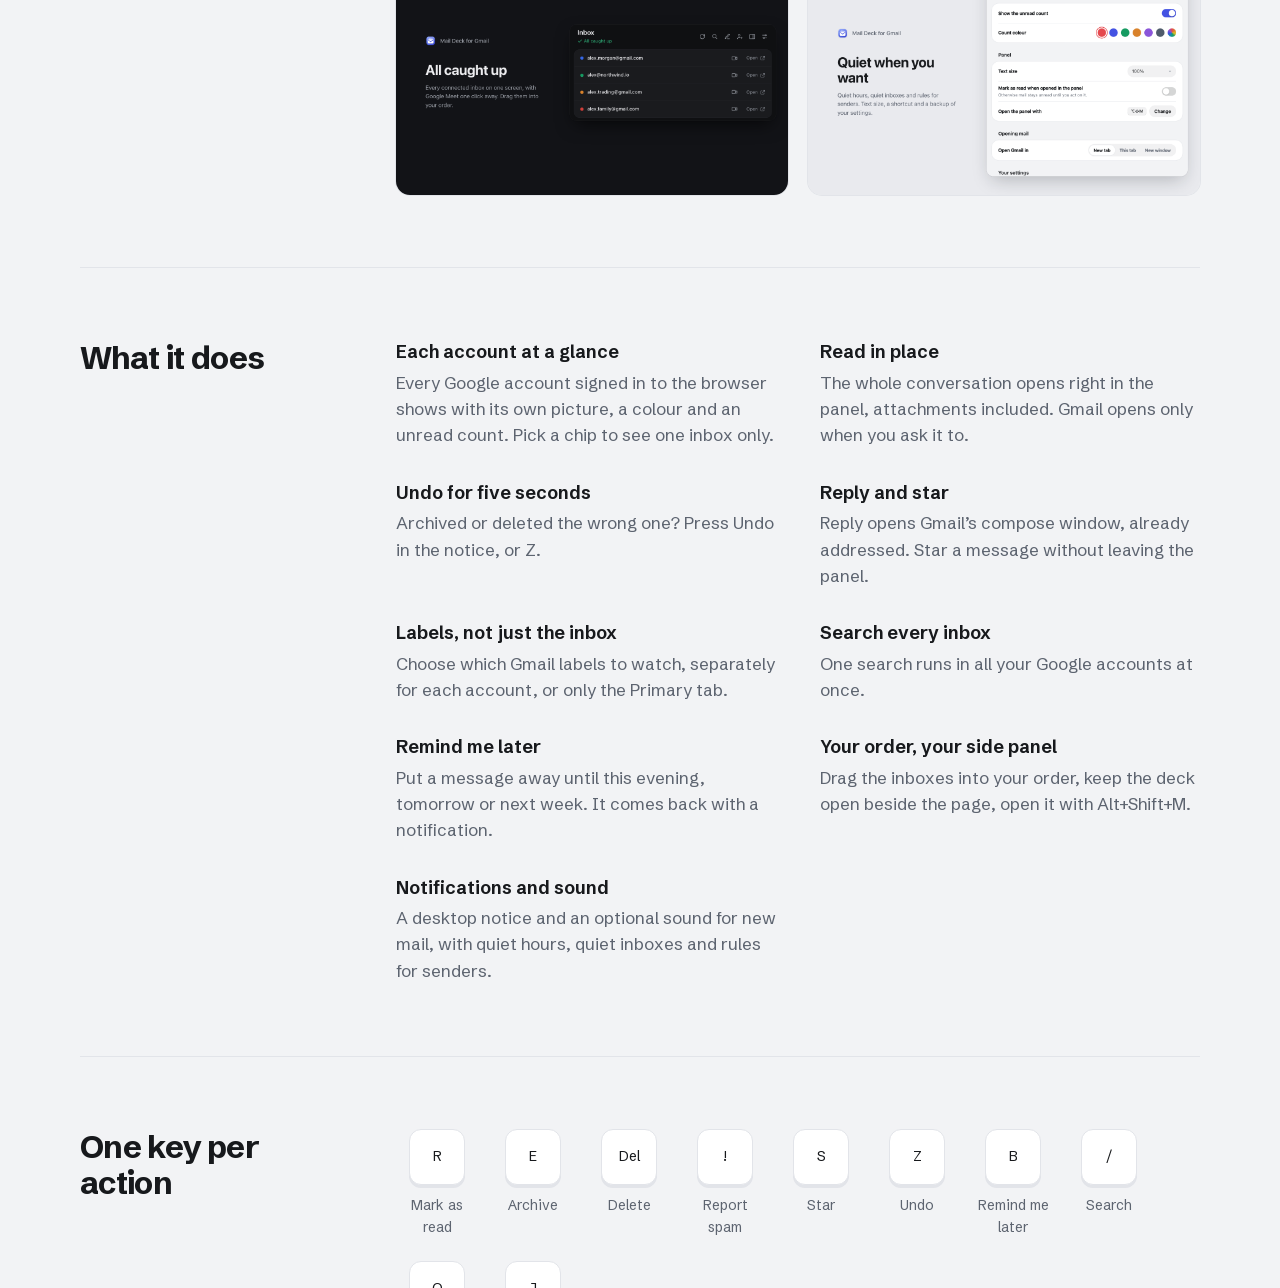
==== commit 4245bb91: "Landing: social card, canonical links, structured data, sitemap; README badges The 1280×640 card (do" ====
--- a/docs/index.html
+++ b/docs/index.html
@@ -7,10 +7,38 @@
   <meta name="description" content="Unread mail from every Gmail account you are signed in to, in one Chrome toolbar panel. Read, archive or delete it without opening Gmail.">
   <meta property="og:title" content="Mail Deck for Gmail">
   <meta property="og:description" content="Every Gmail inbox you're signed in to, in one fast panel: read whole conversations, search every inbox, remind yourself later.">
-  <meta property="og:image" content="https://eabychkov.github.io/mail-deck/images/hero-light.png">
+  <link rel="canonical" href="https://eabychkov.github.io/mail-deck/">
+  <meta property="og:type" content="website">
+  <meta property="og:site_name" content="Mail Deck for Gmail">
+  <meta property="og:image" content="https://eabychkov.github.io/mail-deck/images/social.png">
+  <meta property="og:image:width" content="1280">
+  <meta property="og:image:height" content="640">
+  <meta property="og:image:alt" content="Mail Deck: every Gmail inbox you’re signed in to, in one fast panel">
   <meta property="og:url" content="https://eabychkov.github.io/mail-deck/">
   <meta name="twitter:card" content="summary_large_image">
   <link rel="icon" type="image/png" href="favicon.png">
+  <link rel="apple-touch-icon" href="icon.png">
+  <script type="application/ld+json">
+  {
+    "@context": "https://schema.org",
+    "@type": "SoftwareApplication",
+    "name": "Mail Deck for Gmail",
+    "description": "Unread mail from every Gmail account you are signed in to, in one Chrome toolbar panel. Read, archive or delete it without opening Gmail.",
+    "url": "https://eabychkov.github.io/mail-deck/",
+    "downloadUrl": "https://chromewebstore.google.com/detail/mail-deck-for-gmail/hjlkjemogfgkpbbnogihekjcdmafecff",
+    "image": "https://eabychkov.github.io/mail-deck/images/social.png",
+    "applicationCategory": "BrowserApplication",
+    "operatingSystem": "Chrome",
+    "offers": {
+      "@type": "Offer",
+      "price": "0",
+      "priceCurrency": "USD"
+    },
+    "isAccessibleForFree": true,
+    "license": "https://www.mozilla.org/MPL/1.1/",
+    "codeRepository": "https://github.com/EAbychkov/mail-deck"
+  }
+  </script>
   <link rel="preload" href="fonts/schibsted-grotesk.woff2" as="font" type="font/woff2" crossorigin>
   <link rel="stylesheet" href="style.css">
   <script src="stars.js" defer></script>
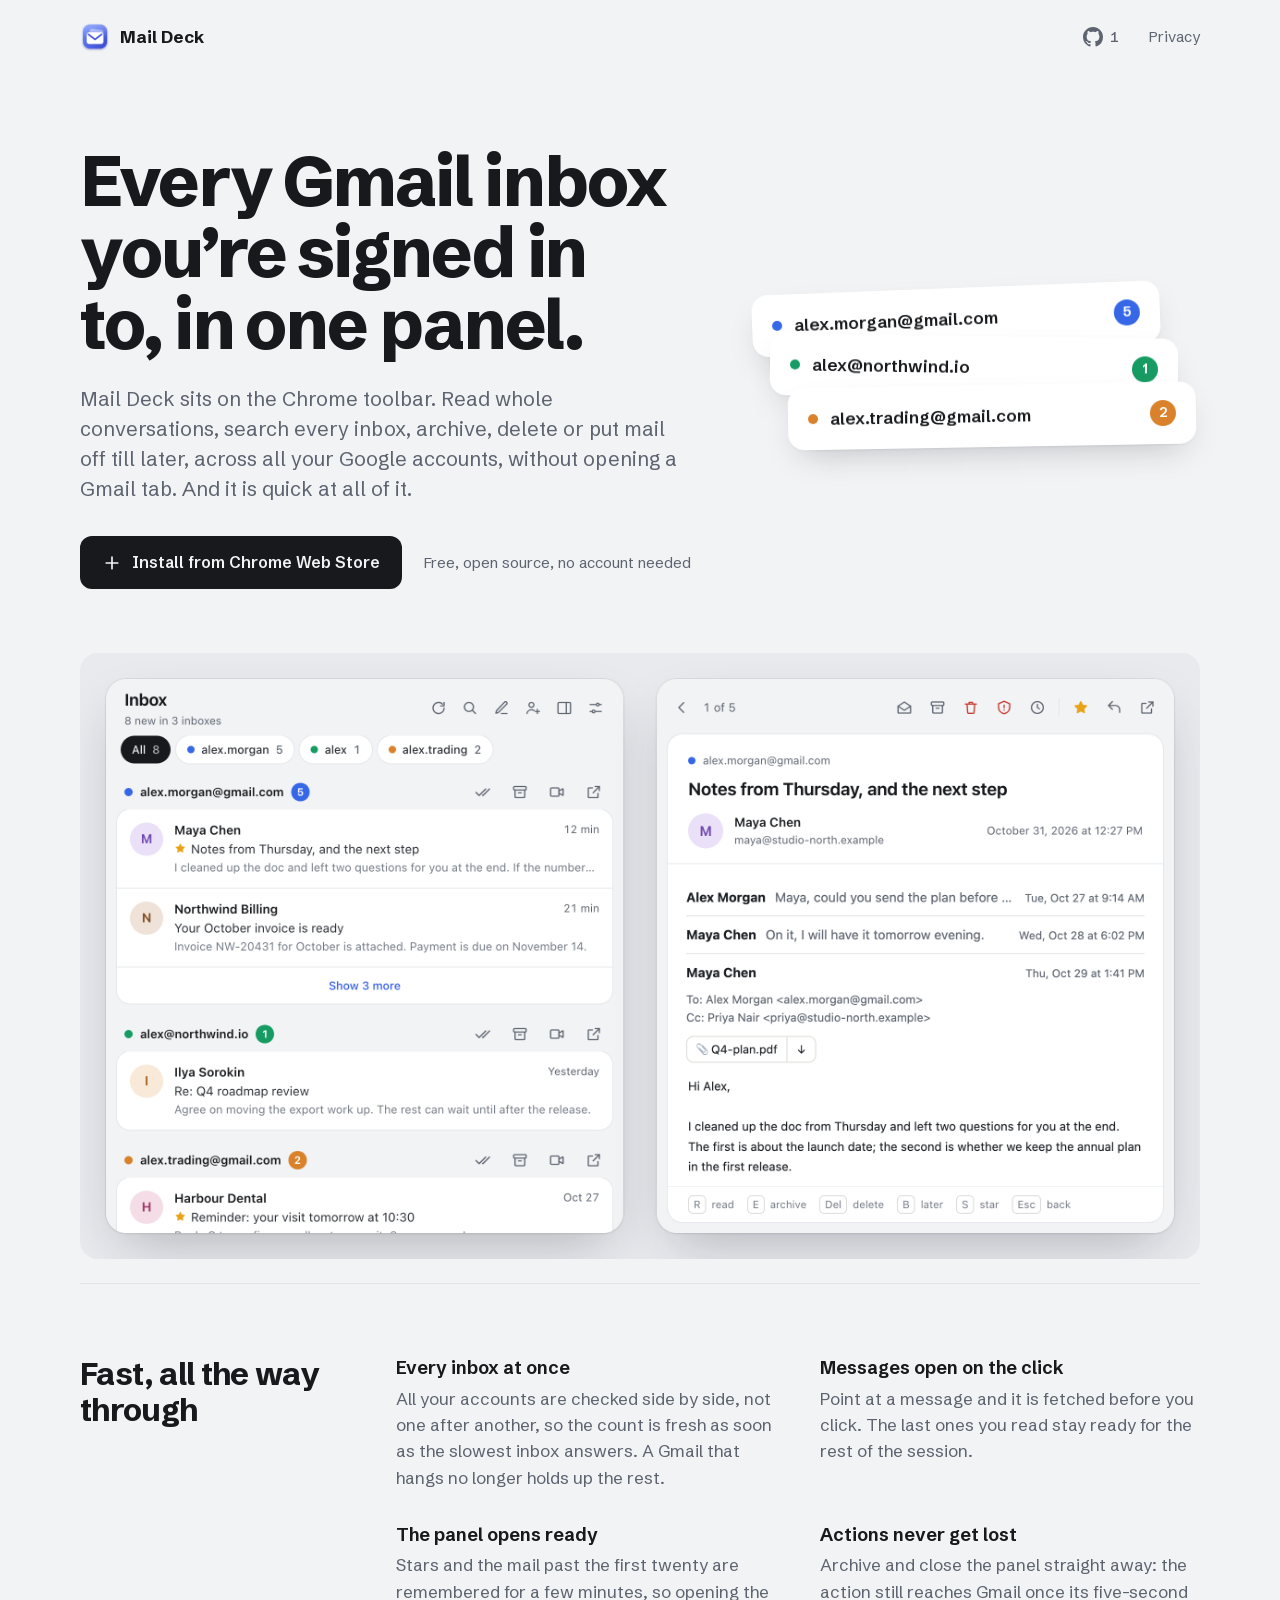
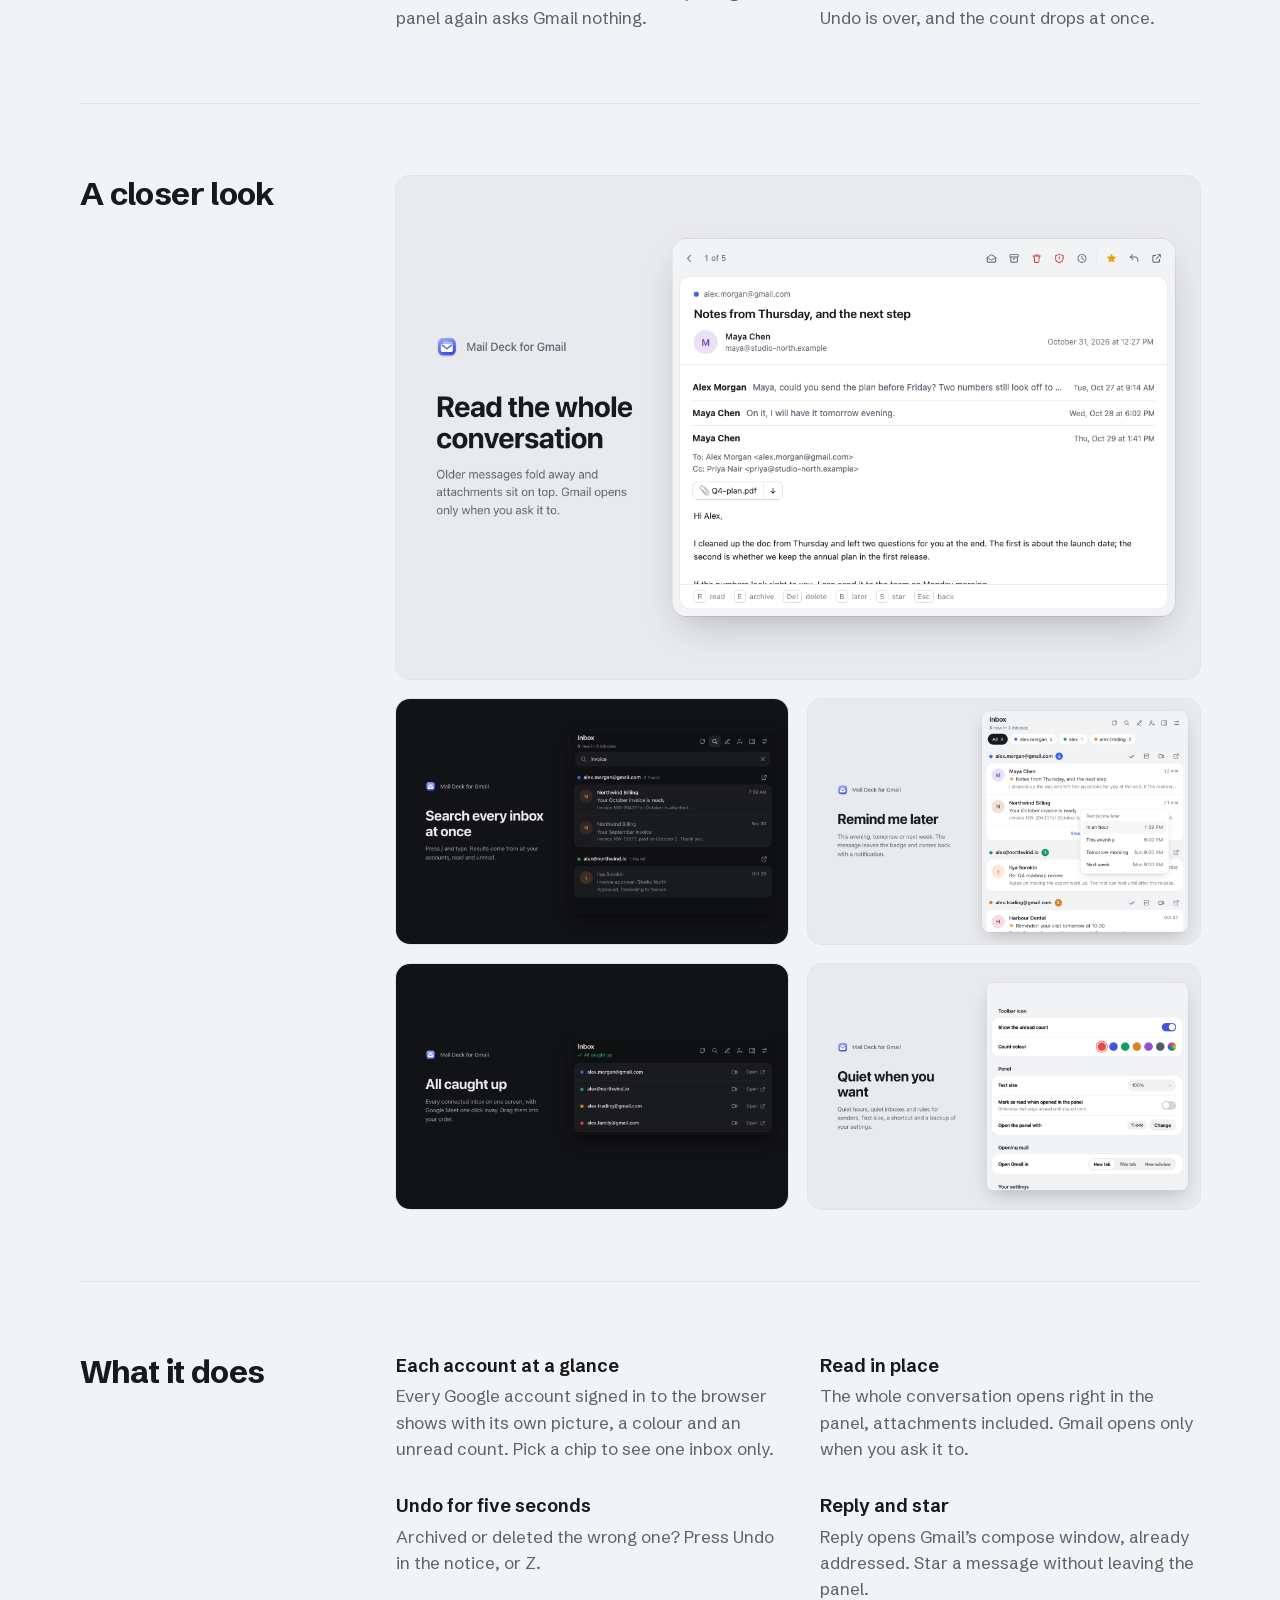
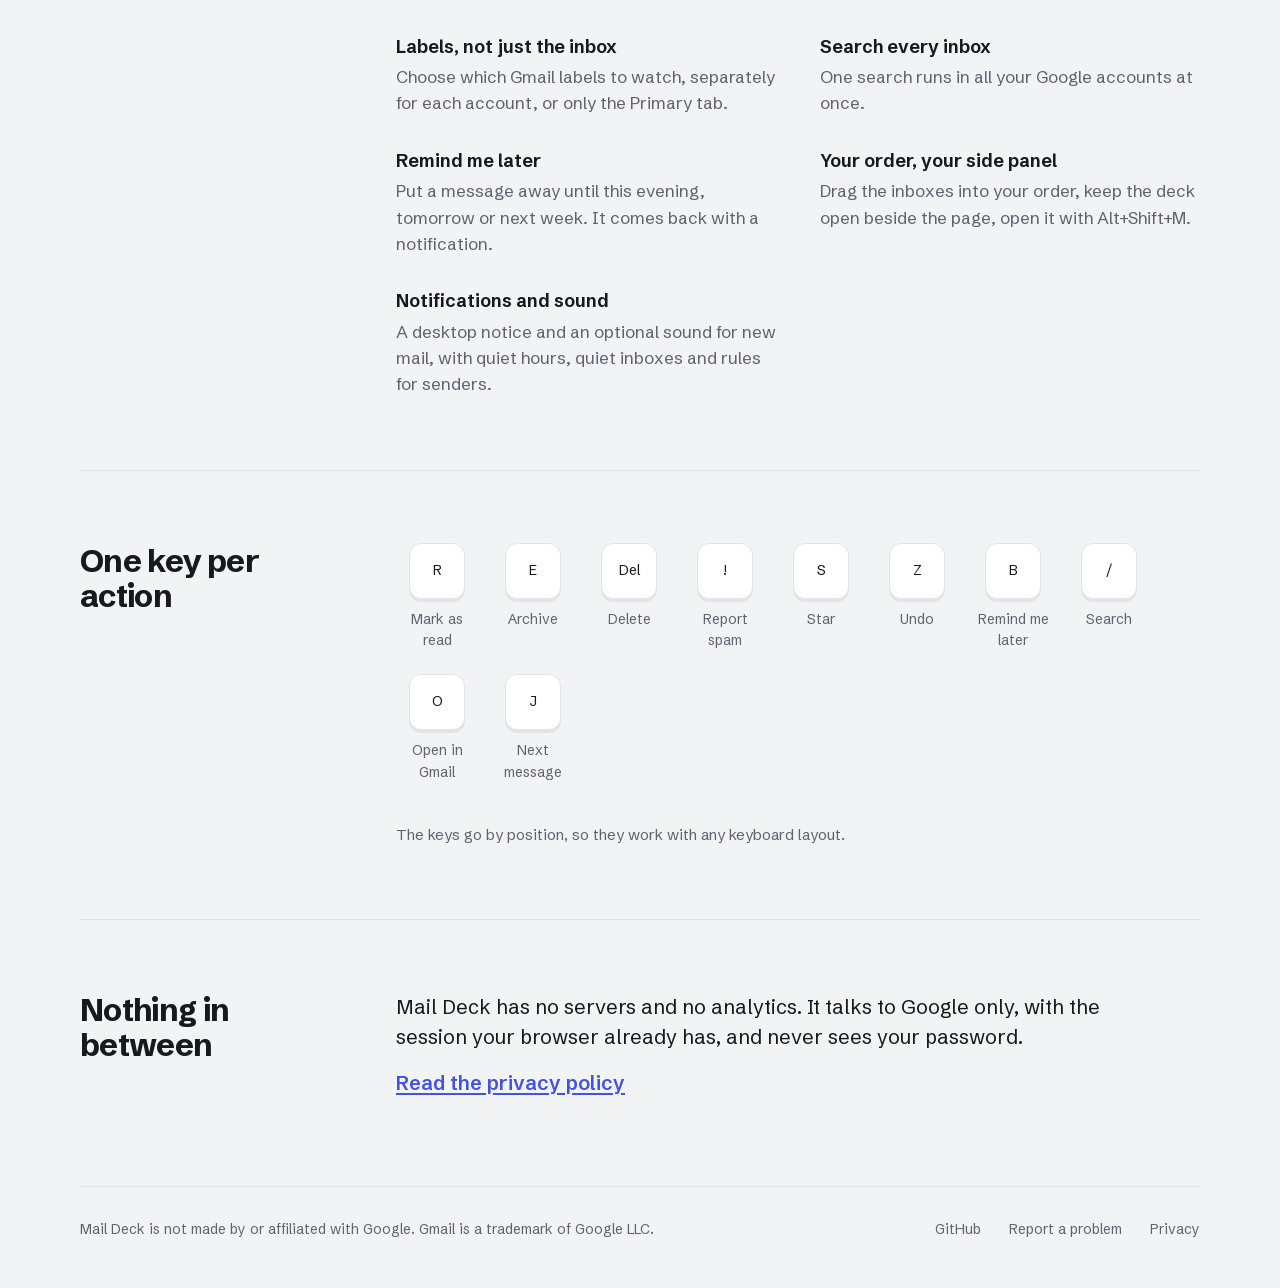
==== commit e346cebd: "Landing: Search Console verification tag Co-Authored-By: Claude Opus 5.5 <noreply@anthropic.com>" ====
--- a/docs/index.html
+++ b/docs/index.html
@@ -8,6 +8,7 @@
   <meta property="og:title" content="Mail Deck for Gmail">
   <meta property="og:description" content="Every Gmail inbox you're signed in to, in one fast panel: read whole conversations, search every inbox, remind yourself later.">
   <link rel="canonical" href="https://eabychkov.github.io/mail-deck/">
+  <meta name="google-site-verification" content="rbf2NLE_nnhFeSo38FrEwmTpfpZyqi-4t7hF4axL8VQ">
   <meta property="og:type" content="website">
   <meta property="og:site_name" content="Mail Deck for Gmail">
   <meta property="og:image" content="https://eabychkov.github.io/mail-deck/images/social.png">
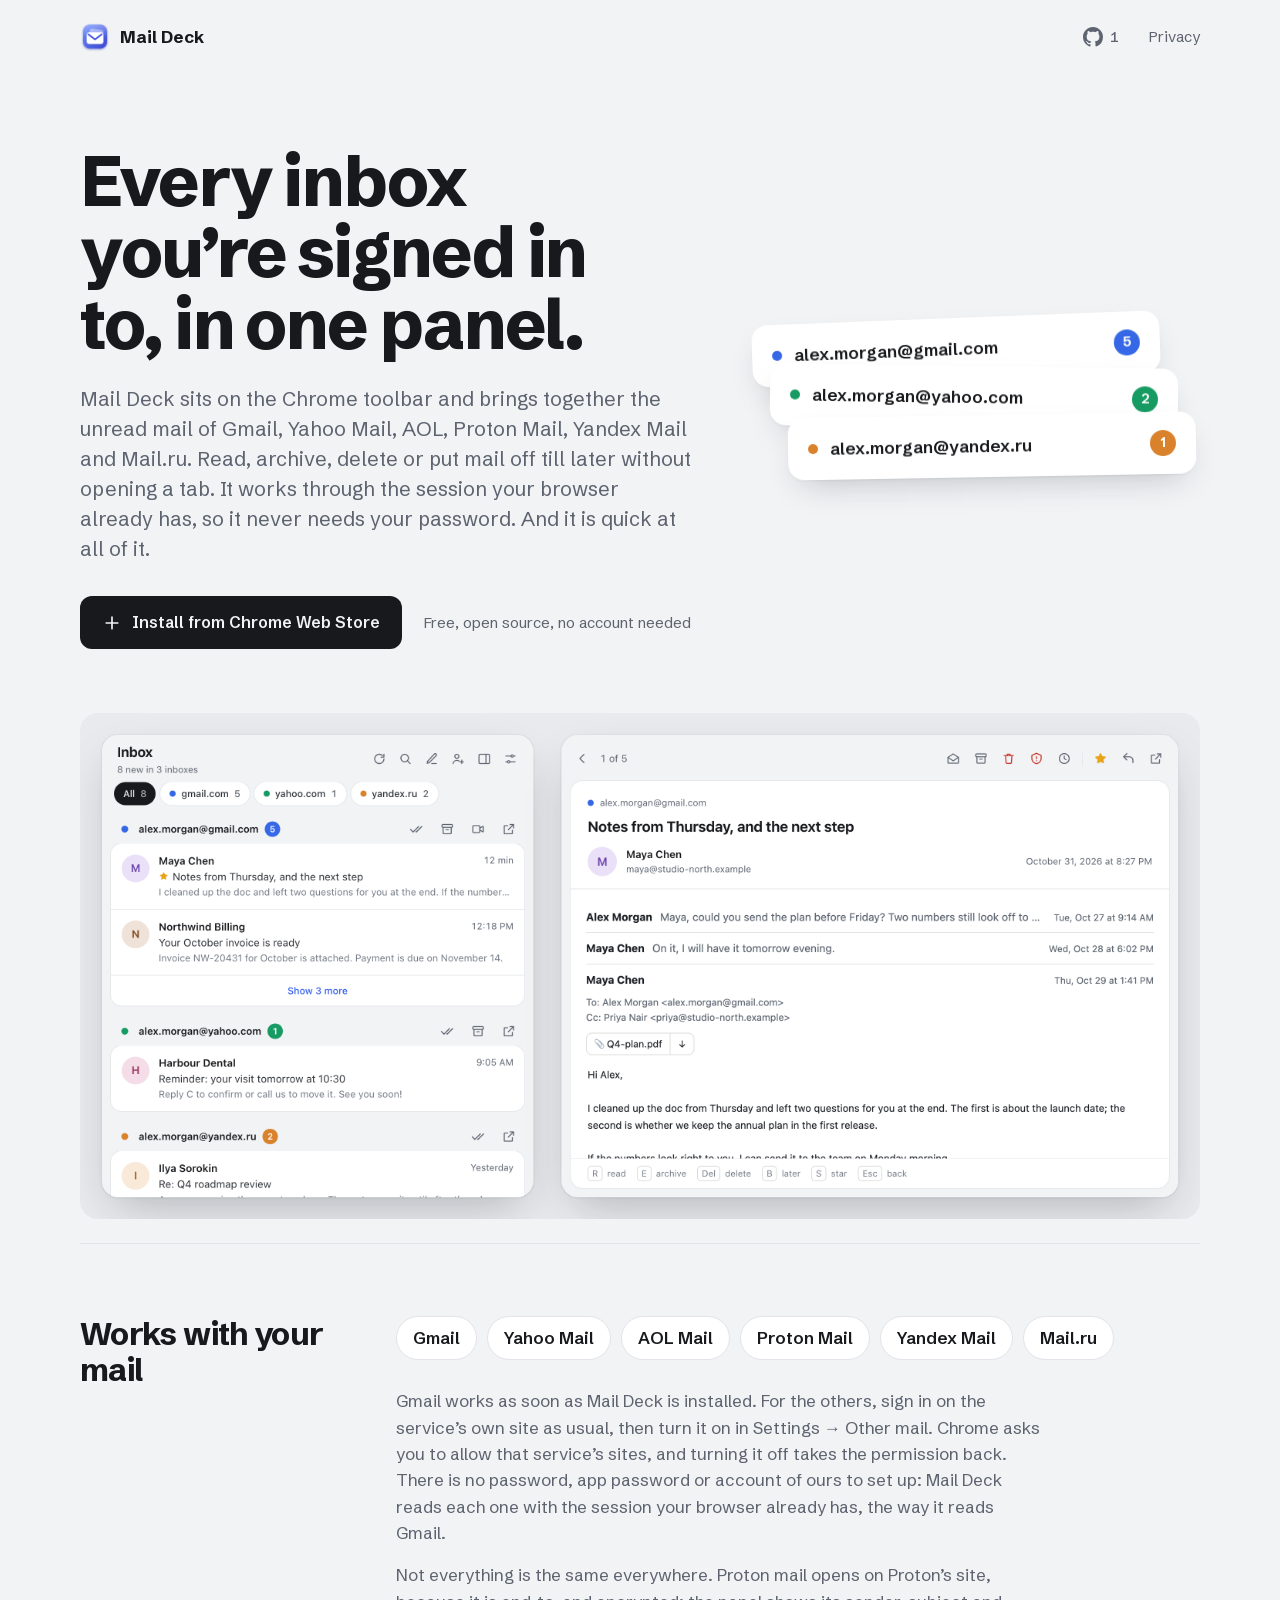
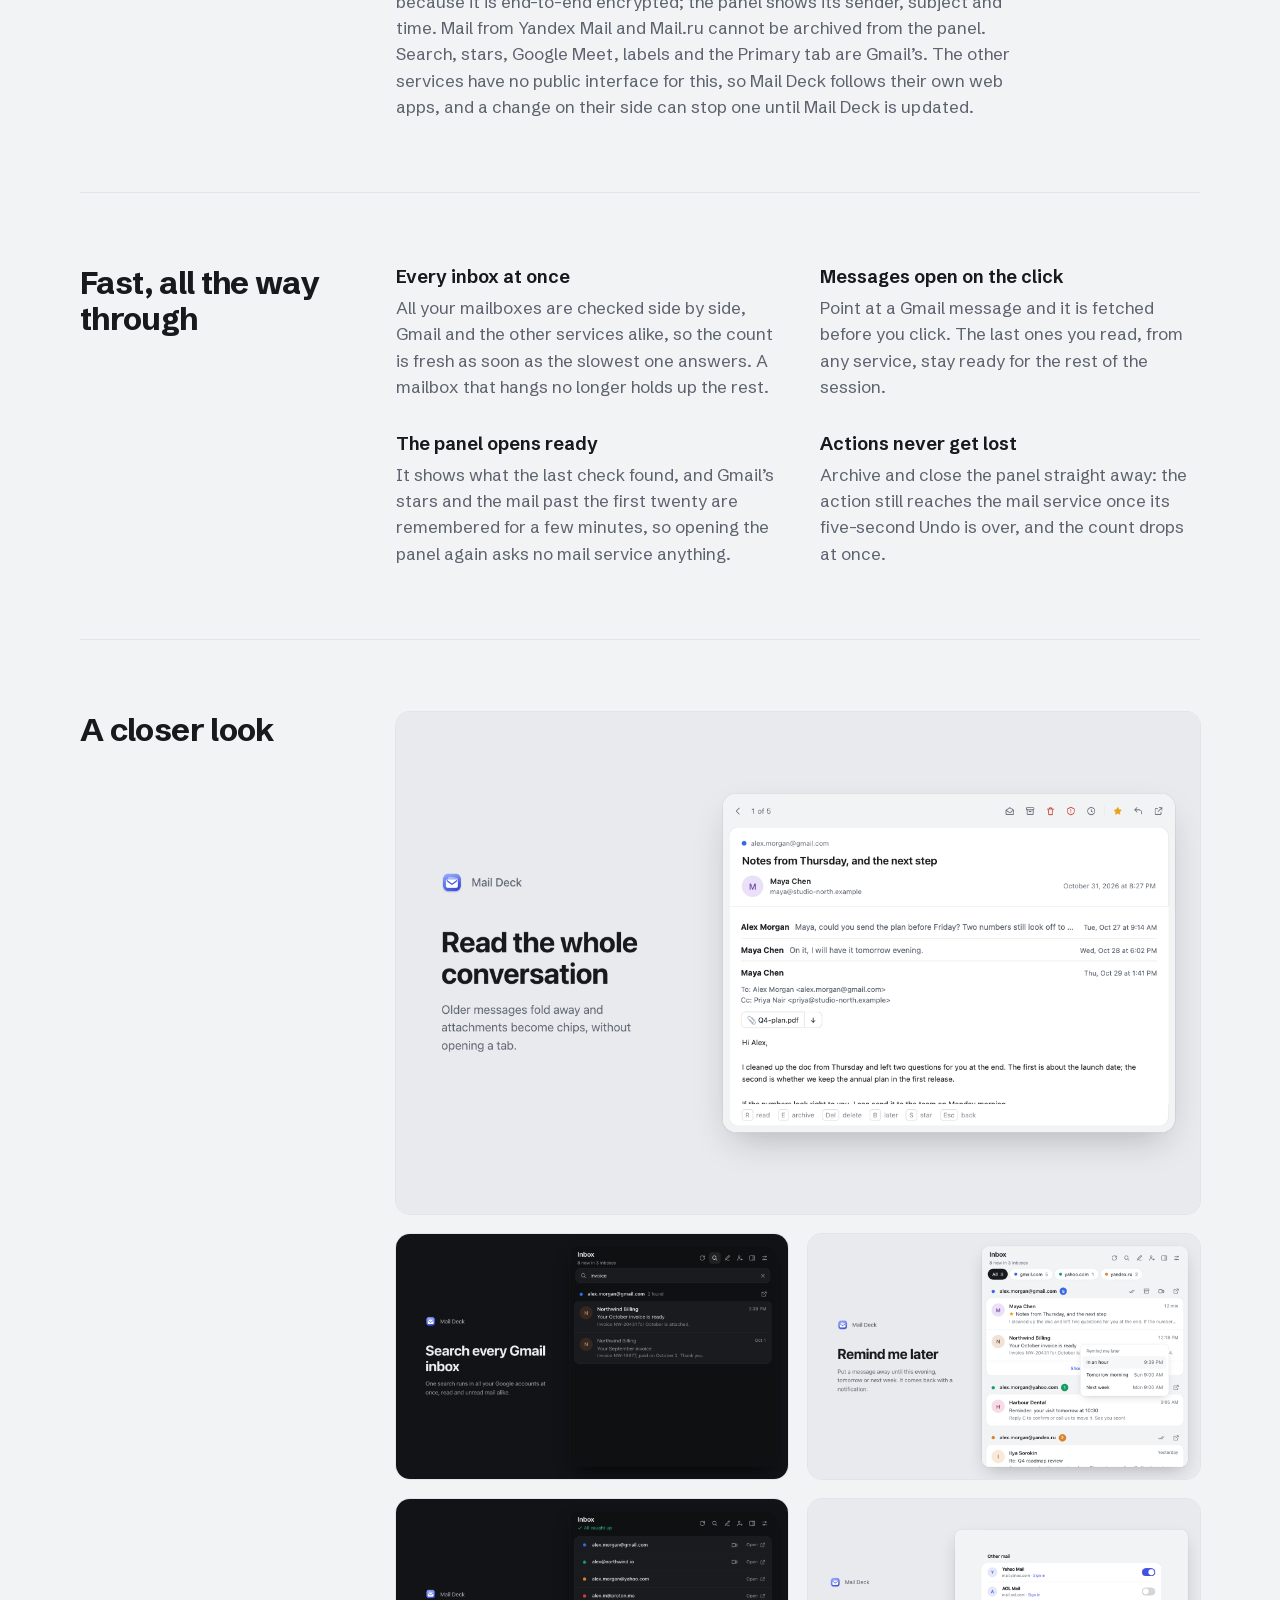
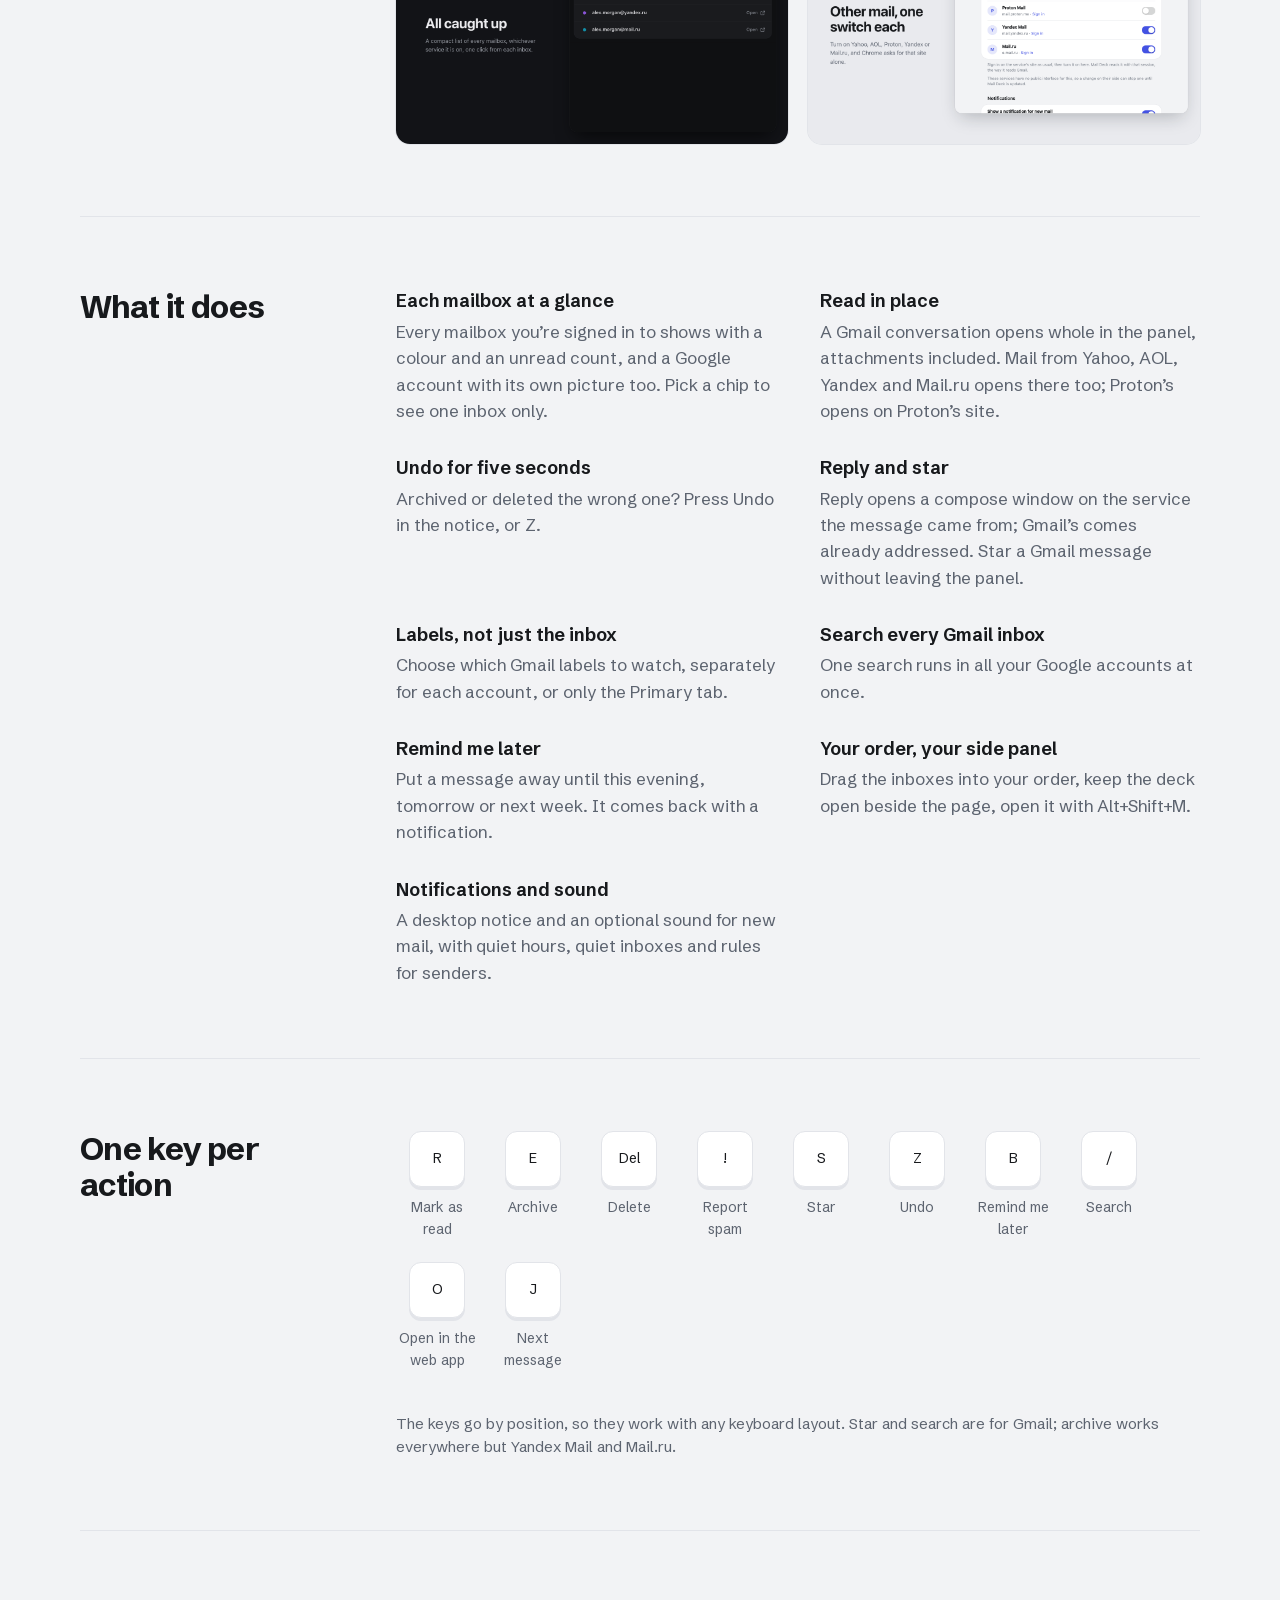
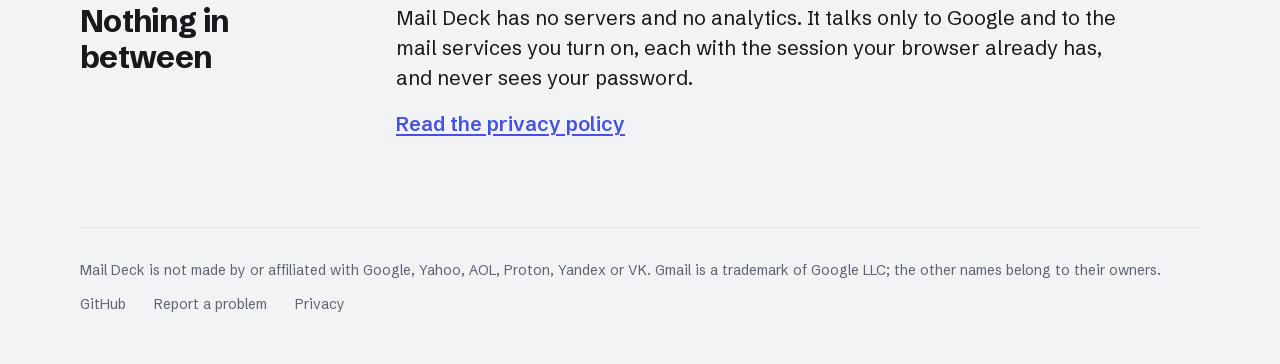
==== commit 45a58cc7: "Landing, privacy policy, README and store copy for Mail Deck The landing page names the six services" ====
--- a/docs/index.html
+++ b/docs/index.html
@@ -3,18 +3,18 @@
 <head>
   <meta charset="utf-8">
   <meta name="viewport" content="width=device-width, initial-scale=1">
-  <title>Mail Deck for Gmail</title>
-  <meta name="description" content="Unread mail from every Gmail account you are signed in to, in one Chrome toolbar panel. Read, archive or delete it without opening Gmail.">
-  <meta property="og:title" content="Mail Deck for Gmail">
-  <meta property="og:description" content="Every Gmail inbox you're signed in to, in one fast panel: read whole conversations, search every inbox, remind yourself later.">
+  <title>Mail Deck</title>
+  <meta name="description" content="Unread mail from Gmail, Yahoo Mail, AOL, Proton Mail, Yandex Mail and Mail.ru in one Chrome toolbar panel. Read, archive or delete it without opening a tab.">
+  <meta property="og:title" content="Mail Deck">
+  <meta property="og:description" content="Every inbox you’re signed in to, in one fast panel: Gmail, Yahoo Mail, AOL, Proton Mail, Yandex Mail and Mail.ru, with the session your browser already has.">
   <link rel="canonical" href="https://eabychkov.github.io/mail-deck/">
   <meta name="google-site-verification" content="rbf2NLE_nnhFeSo38FrEwmTpfpZyqi-4t7hF4axL8VQ">
   <meta property="og:type" content="website">
-  <meta property="og:site_name" content="Mail Deck for Gmail">
+  <meta property="og:site_name" content="Mail Deck">
   <meta property="og:image" content="https://eabychkov.github.io/mail-deck/images/social.png">
   <meta property="og:image:width" content="1280">
   <meta property="og:image:height" content="640">
-  <meta property="og:image:alt" content="Mail Deck: every Gmail inbox you’re signed in to, in one fast panel">
+  <meta property="og:image:alt" content="Mail Deck: every inbox you’re signed in to, in one fast panel">
   <meta property="og:url" content="https://eabychkov.github.io/mail-deck/">
   <meta name="twitter:card" content="summary_large_image">
   <link rel="icon" type="image/png" href="favicon.png">
@@ -23,10 +23,10 @@
   {
     "@context": "https://schema.org",
     "@type": "SoftwareApplication",
-    "name": "Mail Deck for Gmail",
-    "description": "Unread mail from every Gmail account you are signed in to, in one Chrome toolbar panel. Read, archive or delete it without opening Gmail.",
+    "name": "Mail Deck",
+    "description": "Unread mail from Gmail, Yahoo Mail, AOL, Proton Mail, Yandex Mail and Mail.ru in one Chrome toolbar panel. Read, archive or delete it without opening a tab.",
     "url": "https://eabychkov.github.io/mail-deck/",
-    "downloadUrl": "https://chromewebstore.google.com/detail/mail-deck-for-gmail/hjlkjemogfgkpbbnogihekjcdmafecff",
+    "downloadUrl": "https://chromewebstore.google.com/detail/mail-deck/hjlkjemogfgkpbbnogihekjcdmafecff",
     "image": "https://eabychkov.github.io/mail-deck/images/social.png",
     "applicationCategory": "BrowserApplication",
     "operatingSystem": "Chrome",
@@ -54,10 +54,10 @@
   <main>
     <section class="hero wrap">
       <div>
-        <h1>Every Gmail inbox you’re signed in to, in one panel.</h1>
-        <p class="lede">Mail Deck sits on the Chrome toolbar. Read whole conversations, search every inbox, archive, delete or put mail off till later, across all your Google accounts, without opening a Gmail tab. And it is quick at all of it.</p>
+        <h1>Every inbox you’re signed in to, in one panel.</h1>
+        <p class="lede">Mail Deck sits on the Chrome toolbar and brings together the unread mail of Gmail, Yahoo Mail, AOL, Proton Mail, Yandex Mail and Mail.ru. Read, archive, delete or put mail off till later without opening a tab. It works through the session your browser already has, so it never needs your password. And it is quick at all of it.</p>
         <div class="cta">
-          <a class="install" href="https://chromewebstore.google.com/detail/mail-deck-for-gmail/hjlkjemogfgkpbbnogihekjcdmafecff">
+          <a class="install" href="https://chromewebstore.google.com/detail/mail-deck/hjlkjemogfgkpbbnogihekjcdmafecff">
             <svg viewBox="0 0 24 24" fill="none" stroke="currentColor" stroke-width="2" stroke-linecap="round" aria-hidden="true"><path d="M12 5v14M5 12h14"/></svg>
             Install from Chrome Web Store
           </a>
@@ -66,8 +66,8 @@
       </div>
       <div class="deck" aria-hidden="true">
         <div class="acc" style="--c: var(--blue)"><span class="dot"></span><span class="addr">alex.morgan@gmail.com</span><span class="n">5</span></div>
-        <div class="acc" style="--c: var(--green)"><span class="dot"></span><span class="addr">alex@northwind.io</span><span class="n">1</span></div>
-        <div class="acc" style="--c: var(--orange)"><span class="dot"></span><span class="addr">alex.trading@gmail.com</span><span class="n">2</span></div>
+        <div class="acc" style="--c: var(--green)"><span class="dot"></span><span class="addr">alex.morgan@yahoo.com</span><span class="n">2</span></div>
+        <div class="acc" style="--c: var(--orange)"><span class="dot"></span><span class="addr">alex.morgan@yandex.ru</span><span class="n">1</span></div>
       </div>
     </section>
 
@@ -76,28 +76,44 @@
         <source media="(max-width: 600px) and (prefers-color-scheme: dark)" srcset="images/inbox-dark.png" width="1232" height="1312">
         <source media="(max-width: 600px)" srcset="images/inbox-light.png" width="1232" height="1312">
         <source media="(prefers-color-scheme: dark)" srcset="images/hero-dark.png">
-        <img src="images/hero-light.png" width="2424" height="1312" alt="The Mail Deck panel: unread mail from three accounts, and an open message">
+        <img src="images/hero-light.png" width="2904" height="1312" alt="The Mail Deck panel: unread mail from Gmail, Yahoo Mail and Yandex Mail mailboxes, and an open message">
       </picture>
     </figure>
 
+    <section class="block wrap" id="services">
+      <h2>Works with your mail</h2>
+      <div class="works">
+        <ul class="services">
+          <li>Gmail</li>
+          <li>Yahoo Mail</li>
+          <li>AOL Mail</li>
+          <li>Proton Mail</li>
+          <li>Yandex Mail</li>
+          <li>Mail.ru</li>
+        </ul>
+        <p>Gmail works as soon as Mail Deck is installed. For the others, sign in on the service’s own site as usual, then turn it on in Settings → Other mail. Chrome asks you to allow that service’s sites, and turning it off takes the permission back. There is no password, app password or account of ours to set up: Mail Deck reads each one with the session your browser already has, the way it reads Gmail.</p>
+        <p>Not everything is the same everywhere. Proton mail opens on Proton’s site, because it is end-to-end encrypted; the panel shows its sender, subject and time. Mail from Yandex Mail and Mail.ru cannot be archived from the panel. Search, stars, Google Meet, labels and the Primary tab are Gmail’s. The other services have no public interface for this, so Mail Deck follows their own web apps, and a change on their side can stop one until Mail Deck is updated.</p>
+      </div>
+    </section>
+
     <section class="block wrap">
       <h2>Fast, all the way through</h2>
       <ul class="features">
         <li>
           <h3>Every inbox at once</h3>
-          <p>All your accounts are checked side by side, not one after another, so the count is fresh as soon as the slowest inbox answers. A Gmail that hangs no longer holds up the rest.</p>
+          <p>All your mailboxes are checked side by side, Gmail and the other services alike, so the count is fresh as soon as the slowest one answers. A mailbox that hangs no longer holds up the rest.</p>
         </li>
         <li>
           <h3>Messages open on the click</h3>
-          <p>Point at a message and it is fetched before you click. The last ones you read stay ready for the rest of the session.</p>
+          <p>Point at a Gmail message and it is fetched before you click. The last ones you read, from any service, stay ready for the rest of the session.</p>
         </li>
         <li>
           <h3>The panel opens ready</h3>
-          <p>Stars and the mail past the first twenty are remembered for a few minutes, so opening the panel again asks Gmail nothing.</p>
+          <p>It shows what the last check found, and Gmail’s stars and the mail past the first twenty are remembered for a few minutes, so opening the panel again asks no mail service anything.</p>
         </li>
         <li>
           <h3>Actions never get lost</h3>
-          <p>Archive and close the panel straight away: the action still reaches Gmail once its five-second Undo is over, and the count drops at once.</p>
+          <p>Archive and close the panel straight away: the action still reaches the mail service once its five-second Undo is over, and the count drops at once.</p>
         </li>
       </ul>
     </section>
@@ -106,10 +122,10 @@
       <h2>A closer look</h2>
       <div class="screens">
         <img src="images/screens/2-read.png" width="1280" height="800" loading="lazy" alt="A conversation open in the panel: older messages folded, an attachment chip">
-        <img src="images/screens/3-search.png" width="1280" height="800" loading="lazy" alt="One search across two inboxes, read and unread results">
+        <img src="images/screens/3-search.png" width="1280" height="800" loading="lazy" alt="One search across two Gmail inboxes, read and unread results">
         <img src="images/screens/4-later.png" width="1280" height="800" loading="lazy" alt="The Remind me later menu over a message">
-        <img src="images/screens/5-empty.png" width="1280" height="800" loading="lazy" alt="All caught up: a compact list of every inbox">
-        <img src="images/screens/6-settings.png" width="1280" height="800" loading="lazy" alt="Settings: panel text size, shortcut and backup">
+        <img src="images/screens/5-empty.png" width="1280" height="800" loading="lazy" alt="All caught up: a compact list of six mailboxes on Gmail, Yahoo Mail, Proton Mail, Yandex Mail and Mail.ru">
+        <img src="images/screens/6-settings.png" width="1280" height="800" loading="lazy" alt="Settings: Other mail, with a switch for each mail service">
       </div>
     </section>
 
@@ -117,12 +133,12 @@
       <h2>What it does</h2>
       <ul class="features">
         <li>
-          <h3>Each account at a glance</h3>
-          <p>Every Google account signed in to the browser shows with its own picture, a colour and an unread count. Pick a chip to see one inbox only.</p>
+          <h3>Each mailbox at a glance</h3>
+          <p>Every mailbox you’re signed in to shows with a colour and an unread count, and a Google account with its own picture too. Pick a chip to see one inbox only.</p>
         </li>
         <li>
           <h3>Read in place</h3>
-          <p>The whole conversation opens right in the panel, attachments included. Gmail opens only when you ask it to.</p>
+          <p>A Gmail conversation opens whole in the panel, attachments included. Mail from Yahoo, AOL, Yandex and Mail.ru opens there too; Proton’s opens on Proton’s site.</p>
         </li>
         <li>
           <h3>Undo for five seconds</h3>
@@ -130,14 +146,14 @@
         </li>
         <li>
           <h3>Reply and star</h3>
-          <p>Reply opens Gmail’s compose window, already addressed. Star a message without leaving the panel.</p>
+          <p>Reply opens a compose window on the service the message came from; Gmail’s comes already addressed. Star a Gmail message without leaving the panel.</p>
         </li>
         <li>
           <h3>Labels, not just the inbox</h3>
           <p>Choose which Gmail labels to watch, separately for each account, or only the Primary tab.</p>
         </li>
         <li>
-          <h3>Search every inbox</h3>
+          <h3>Search every Gmail inbox</h3>
           <p>One search runs in all your Google accounts at once.</p>
         </li>
         <li>
@@ -166,23 +182,23 @@
         <li><kbd>Z</kbd>Undo</li>
         <li><kbd>B</kbd>Remind me later</li>
         <li><kbd>/</kbd>Search</li>
-        <li><kbd>O</kbd>Open in Gmail</li>
+        <li><kbd>O</kbd>Open in the web app</li>
         <li><kbd>J</kbd>Next message</li>
       </ul>
-      <p class="after">The keys go by position, so they work with any keyboard layout.</p>
+      <p class="after">The keys go by position, so they work with any keyboard layout. Star and search are for Gmail; archive works everywhere but Yandex Mail and Mail.ru.</p>
     </section>
 
     <section class="block quiet wrap" id="privacy">
       <h2>Nothing in between</h2>
       <div>
-        <p>Mail Deck has no servers and no analytics. It talks to Google only, with the session your browser already has, and never sees your password.</p>
+        <p>Mail Deck has no servers and no analytics. It talks only to Google and to the mail services you turn on, each with the session your browser already has, and never sees your password.</p>
         <p><a href="privacy.html">Read the privacy policy</a></p>
       </div>
     </section>
   </main>
 
   <footer class="foot wrap">
-    <p>Mail Deck is not made by or affiliated with Google. Gmail is a trademark of Google LLC.</p>
+    <p>Mail Deck is not made by or affiliated with Google, Yahoo, AOL, Proton, Yandex or VK. Gmail is a trademark of Google LLC; the other names belong to their owners.</p>
     <a href="https://github.com/EAbychkov/mail-deck">GitHub</a>
     <a href="https://github.com/EAbychkov/mail-deck/issues">Report a problem</a>
     <a href="privacy.html">Privacy</a>
--- a/docs/style.css
+++ b/docs/style.css
@@ -283,6 +283,35 @@
   color: var(--muted);
 }
 
+/* the mail services: plain names, no logos */
+.works {
+  min-width: 0;
+}
+.services {
+  display: flex;
+  flex-wrap: wrap;
+  gap: 10px;
+  margin: 0 0 28px;
+  padding: 0;
+  list-style: none;
+}
+.services li {
+  padding: 8px 16px;
+  border: 1px solid var(--line);
+  border-radius: 999px;
+  background: var(--card);
+  font-weight: 600;
+  white-space: nowrap;
+}
+.works p {
+  max-width: 38em;
+  margin: 0 0 16px;
+  color: var(--muted);
+}
+.works p:last-child {
+  margin-bottom: 0;
+}
+
 /* screens: two to a row, the store's pictures */
 .screens {
   display: grid;
